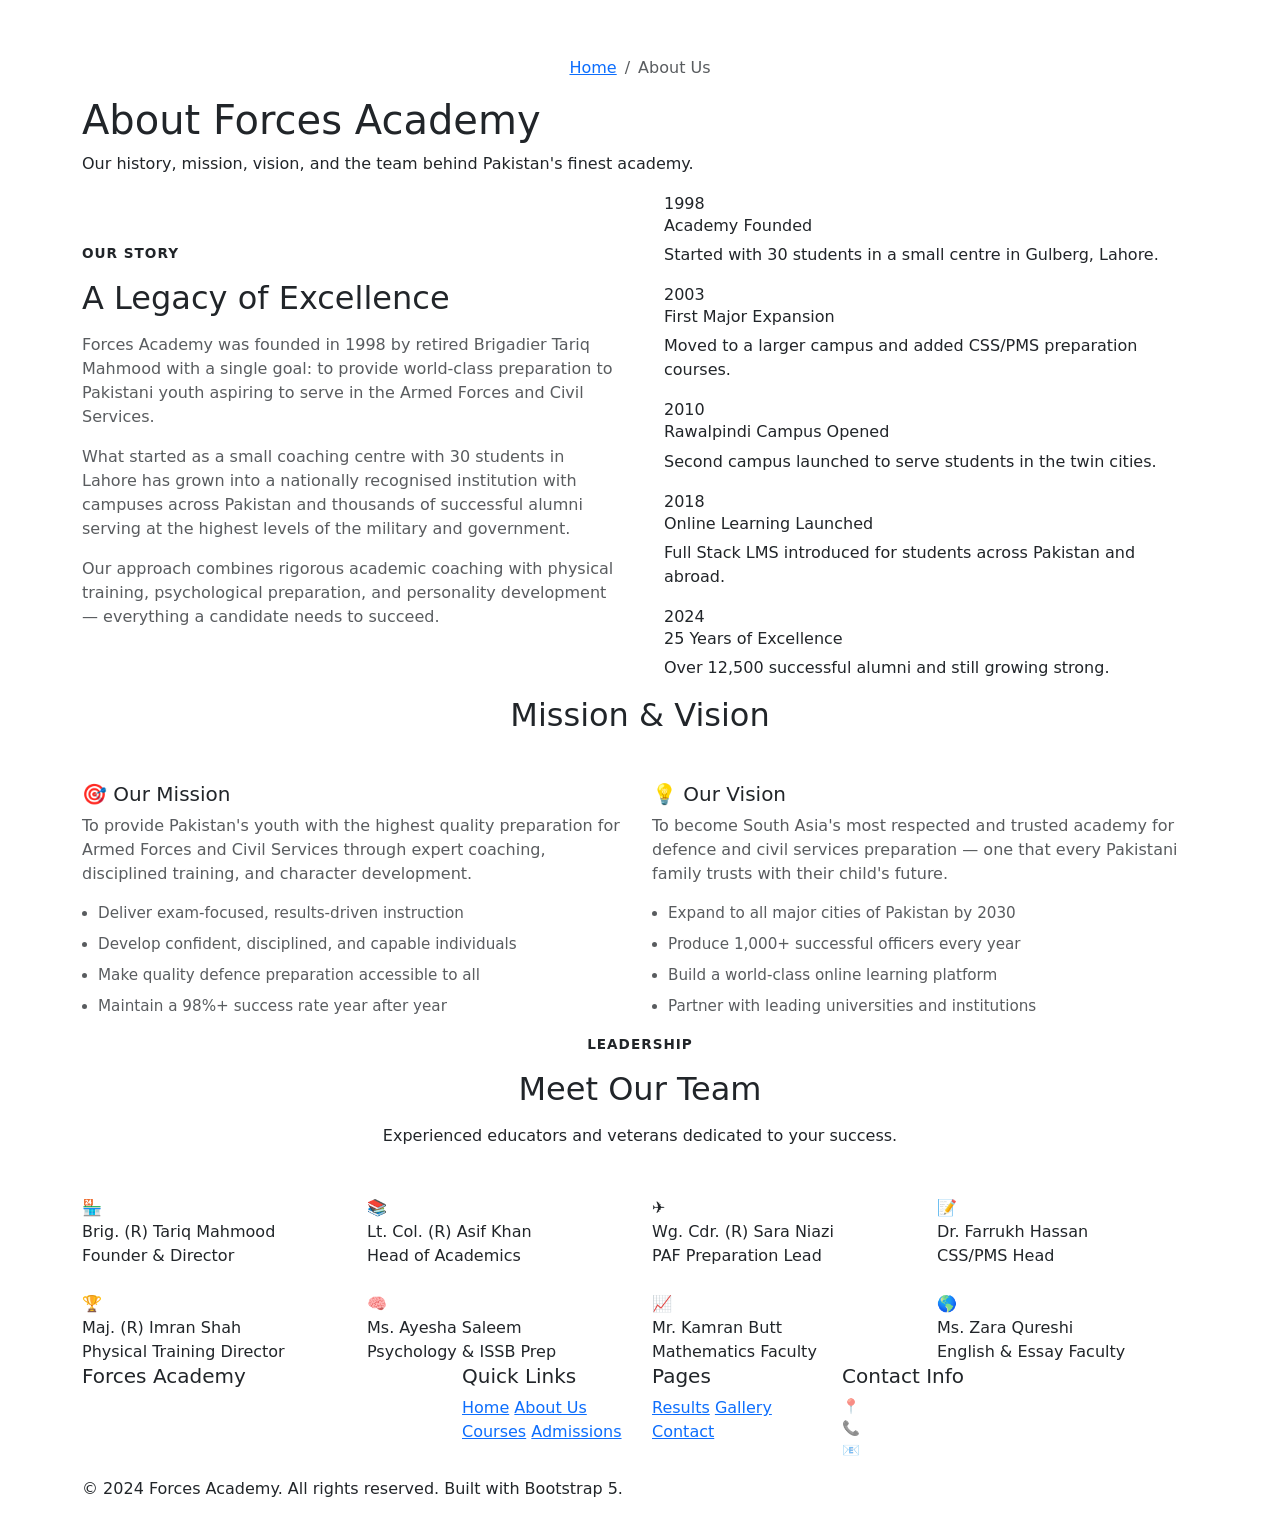
==== about.html @ 04ccad98 "Create responsive About page with mission and vision section" ====
<!DOCTYPE html>
<html lang="en">
<head>
  <meta charset="UTF-8" />
  <meta name="viewport" content="width=device-width, initial-scale=1.0" />
  <title>About Us - Forces Academy</title>
  <link rel="stylesheet" href="https://cdn.jsdelivr.net/npm/bootstrap@5.3.0/dist/css/bootstrap.min.css" />
  <link rel="stylesheet" href="css/style.css" />
</head>
<body>

  <!-- ===== NAVBAR ===== -->
  <nav class="navbar navbar-expand-lg navbar-dark sticky-top">
    <div class="container">
      <a class="navbar-brand" href="index.html">Forces <span>Academy</span></a>
      <button class="navbar-toggler" type="button" data-bs-toggle="collapse" data-bs-target="#navbarMain"
        aria-controls="navbarMain" aria-expanded="false" aria-label="Toggle navigation">
        <span class="navbar-toggler-icon"></span>
      </button>
      <div class="collapse navbar-collapse" id="navbarMain">
        <ul class="navbar-nav ms-auto align-items-lg-center gap-lg-1">
          <li class="nav-item"><a class="nav-link" href="index.html">Home</a></li>
          <li class="nav-item"><a class="nav-link active" href="about.html">About</a></li>
          <li class="nav-item"><a class="nav-link" href="courses.html">Courses</a></li>
          <li class="nav-item"><a class="nav-link" href="admissions.html">Admissions</a></li>
          <li class="nav-item"><a class="nav-link" href="results.html">Results</a></li>
          <li class="nav-item"><a class="nav-link" href="gallery.html">Gallery</a></li>
          <li class="nav-item"><a class="nav-link" href="contact.html">Contact</a></li>
          <li class="nav-item ms-lg-2">
          </li>
        </ul>
      </div>
    </div>
  </nav>

  <!-- ===== PAGE HERO ===== -->
  <section class="page-hero">
    <div class="container">
      <nav aria-label="breadcrumb">
        <ol class="breadcrumb justify-content-center mb-3">
          <li class="breadcrumb-item"><a href="index.html">Home</a></li>
          <li class="breadcrumb-item active">About Us</li>
        </ol>
      </nav>
      <h1>About Forces Academy</h1>
      <p>Our history, mission, vision, and the team behind Pakistan's finest academy.</p>
      <div class="gold-line"></div>
    </div>
  </section>

  <!-- ===== HISTORY SECTION ===== -->
  <section class="section-padding">
    <div class="container">
      <div class="row align-items-center g-5">
        <div class="col-lg-6">
          <p class="text-uppercase fw-bold" style="color:var(--gold); letter-spacing:1px; font-size:0.85rem;">Our Story</p>
          <h2 class="section-title gold-underline">A Legacy of Excellence</h2>
          <p class="text-muted mt-3">
            Forces Academy was founded in 1998 by retired Brigadier Tariq Mahmood with a single
            goal: to provide world-class preparation to Pakistani youth aspiring to serve in the
            Armed Forces and Civil Services.
          </p>
          <p class="text-muted">
            What started as a small coaching centre with 30 students in Lahore has grown into
            a nationally recognised institution with campuses across Pakistan and thousands of
            successful alumni serving at the highest levels of the military and government.
          </p>
          <p class="text-muted">
            Our approach combines rigorous academic coaching with physical training, psychological
            preparation, and personality development — everything a candidate needs to succeed.
          </p>
        </div>
        <div class="col-lg-6">
          <!-- Timeline -->
          <div class="timeline">
            <div class="timeline-item">
              <div class="timeline-year">1998</div>
              <div class="timeline-content">
                <h6>Academy Founded</h6>
                <p>Started with 30 students in a small centre in Gulberg, Lahore.</p>
              </div>
            </div>
            <div class="timeline-item">
              <div class="timeline-year">2003</div>
              <div class="timeline-content">
                <h6>First Major Expansion</h6>
                <p>Moved to a larger campus and added CSS/PMS preparation courses.</p>
              </div>
            </div>
            <div class="timeline-item">
              <div class="timeline-year">2010</div>
              <div class="timeline-content">
                <h6>Rawalpindi Campus Opened</h6>
                <p>Second campus launched to serve students in the twin cities.</p>
              </div>
            </div>
            <div class="timeline-item">
              <div class="timeline-year">2018</div>
              <div class="timeline-content">
                <h6>Online Learning Launched</h6>
                <p>Full Stack LMS introduced for students across Pakistan and abroad.</p>
              </div>
            </div>
            <div class="timeline-item">
              <div class="timeline-year">2024</div>
              <div class="timeline-content">
                <h6>25 Years of Excellence</h6>
                <p>Over 12,500 successful alumni and still growing strong.</p>
              </div>
            </div>
          </div>
        </div>
      </div>
    </div>
  </section>

  <!-- ===== MISSION & VISION ===== -->
  <section class="section-padding bg-light-gray">
    <div class="container">
      <div class="text-center mb-5">
        <h2 class="section-title gold-underline">Mission & Vision</h2>
      </div>
      <div class="row g-4">
        <div class="col-md-6">
          <div class="card-custom h-100">
            <div class="card-header-custom">
              <h5>&#127919; Our Mission</h5>
            </div>
            <div class="card-body">
              <p class="text-muted mb-3">
                To provide Pakistan's youth with the highest quality preparation for Armed Forces
                and Civil Services through expert coaching, disciplined training, and character development.
              </p>
              <ul class="text-muted ps-3" style="font-size:0.95rem;">
                <li class="mb-2">Deliver exam-focused, results-driven instruction</li>
                <li class="mb-2">Develop confident, disciplined, and capable individuals</li>
                <li class="mb-2">Make quality defence preparation accessible to all</li>
                <li class="mb-2">Maintain a 98%+ success rate year after year</li>
              </ul>
            </div>
          </div>
        </div>
        <div class="col-md-6">
          <div class="card-custom h-100">
            <div class="card-header-custom">
              <h5>&#128161; Our Vision</h5>
            </div>
            <div class="card-body">
              <p class="text-muted mb-3">
                To become South Asia's most respected and trusted academy for defence and
                civil services preparation — one that every Pakistani family trusts with
                their child's future.
              </p>
              <ul class="text-muted ps-3" style="font-size:0.95rem;">
                <li class="mb-2">Expand to all major cities of Pakistan by 2030</li>
                <li class="mb-2">Produce 1,000+ successful officers every year</li>
                <li class="mb-2">Build a world-class online learning platform</li>
                <li class="mb-2">Partner with leading universities and institutions</li>
              </ul>
            </div>
          </div>
        </div>
      </div>
    </div>
  </section>

  <!-- ===== LEADERSHIP TEAM ===== -->
  <section class="section-padding">
    <div class="container">
      <div class="text-center mb-5">
        <p class="text-uppercase fw-bold" style="color:var(--gold); letter-spacing:1px; font-size:0.85rem;">Leadership</p>
        <h2 class="section-title gold-underline">Meet Our Team</h2>
        <p class="section-subtitle mt-3">Experienced educators and veterans dedicated to your success.</p>
      </div>
      <div class="row g-4">
        <div class="col-6 col-md-4 col-lg-3">
          <div class="team-card">
            <div class="team-avatar">&#127978;</div>
            <div class="team-name">Brig. (R) Tariq Mahmood</div>
            <div class="team-role">Founder & Director</div>
          </div>
        </div>
        <div class="col-6 col-md-4 col-lg-3">
          <div class="team-card">
            <div class="team-avatar">&#128218;</div>
            <div class="team-name">Lt. Col. (R) Asif Khan</div>
            <div class="team-role">Head of Academics</div>
          </div>
        </div>
        <div class="col-6 col-md-4 col-lg-3">
          <div class="team-card">
            <div class="team-avatar">&#9992;&#65039;</div>
            <div class="team-name">Wg. Cdr. (R) Sara Niazi</div>
            <div class="team-role">PAF Preparation Lead</div>
          </div>
        </div>
        <div class="col-6 col-md-4 col-lg-3">
          <div class="team-card">
            <div class="team-avatar">&#128221;</div>
            <div class="team-name">Dr. Farrukh Hassan</div>
            <div class="team-role">CSS/PMS Head</div>
          </div>
        </div>
        <div class="col-6 col-md-4 col-lg-3">
          <div class="team-card">
            <div class="team-avatar">&#127942;</div>
            <div class="team-name">Maj. (R) Imran Shah</div>
            <div class="team-role">Physical Training Director</div>
          </div>
        </div>
        <div class="col-6 col-md-4 col-lg-3">
          <div class="team-card">
            <div class="team-avatar">&#129504;</div>
            <div class="team-name">Ms. Ayesha Saleem</div>
            <div class="team-role">Psychology & ISSB Prep</div>
          </div>
        </div>
        <div class="col-6 col-md-4 col-lg-3">
          <div class="team-card">
            <div class="team-avatar">&#128200;</div>
            <div class="team-name">Mr. Kamran Butt</div>
            <div class="team-role">Mathematics Faculty</div>
          </div>
        </div>
        <div class="col-6 col-md-4 col-lg-3">
          <div class="team-card">
            <div class="team-avatar">&#127758;</div>
            <div class="team-name">Ms. Zara Qureshi</div>
            <div class="team-role">English & Essay Faculty</div>
          </div>
        </div>
      </div>
    </div>
  </section>

  <!-- ===== FOOTER ===== -->
  <footer>
    <div class="container">
      <div class="row g-4">
        <div class="col-lg-4">
          <h5>Forces Academy</h5>
          <p style="font-size:0.9rem; color:rgba(255,255,255,0.6);">
            Pakistan's most trusted defence academy preparing young men and women
            for a career of honour and service since 1998.
          </p>
        </div>
        <div class="col-6 col-lg-2">
          <h5>Quick Links</h5>
          <a href="index.html">Home</a>
          <a href="about.html">About Us</a>
          <a href="courses.html">Courses</a>
          <a href="admissions.html">Admissions</a>
        </div>
        <div class="col-6 col-lg-2">
          <h5>Pages</h5>
          <a href="results.html">Results</a>
          <a href="gallery.html">Gallery</a>
          <a href="contact.html">Contact</a>
        </div>
        <div class="col-lg-4">
          <h5>Contact Info</h5>
          <p style="font-size:0.9rem; color:rgba(255,255,255,0.6);">
            &#128205; 45-B, Main Boulevard, Gulberg III, Lahore<br>
            &#128222; +92-42-3571-0000<br>
            &#128231; info@forcesacademy.edu.pk
          </p>
        </div>
      </div>
      <div class="footer-bottom">
        <p>&copy; 2024 Forces Academy. All rights reserved. Built with Bootstrap 5.</p>
      </div>
    </div>
  </footer>

  <script src="https://cdn.jsdelivr.net/npm/bootstrap@5.3.0/dist/js/bootstrap.bundle.min.js"></script>
  <script src="js/main.js"></script>
</body>
</html>
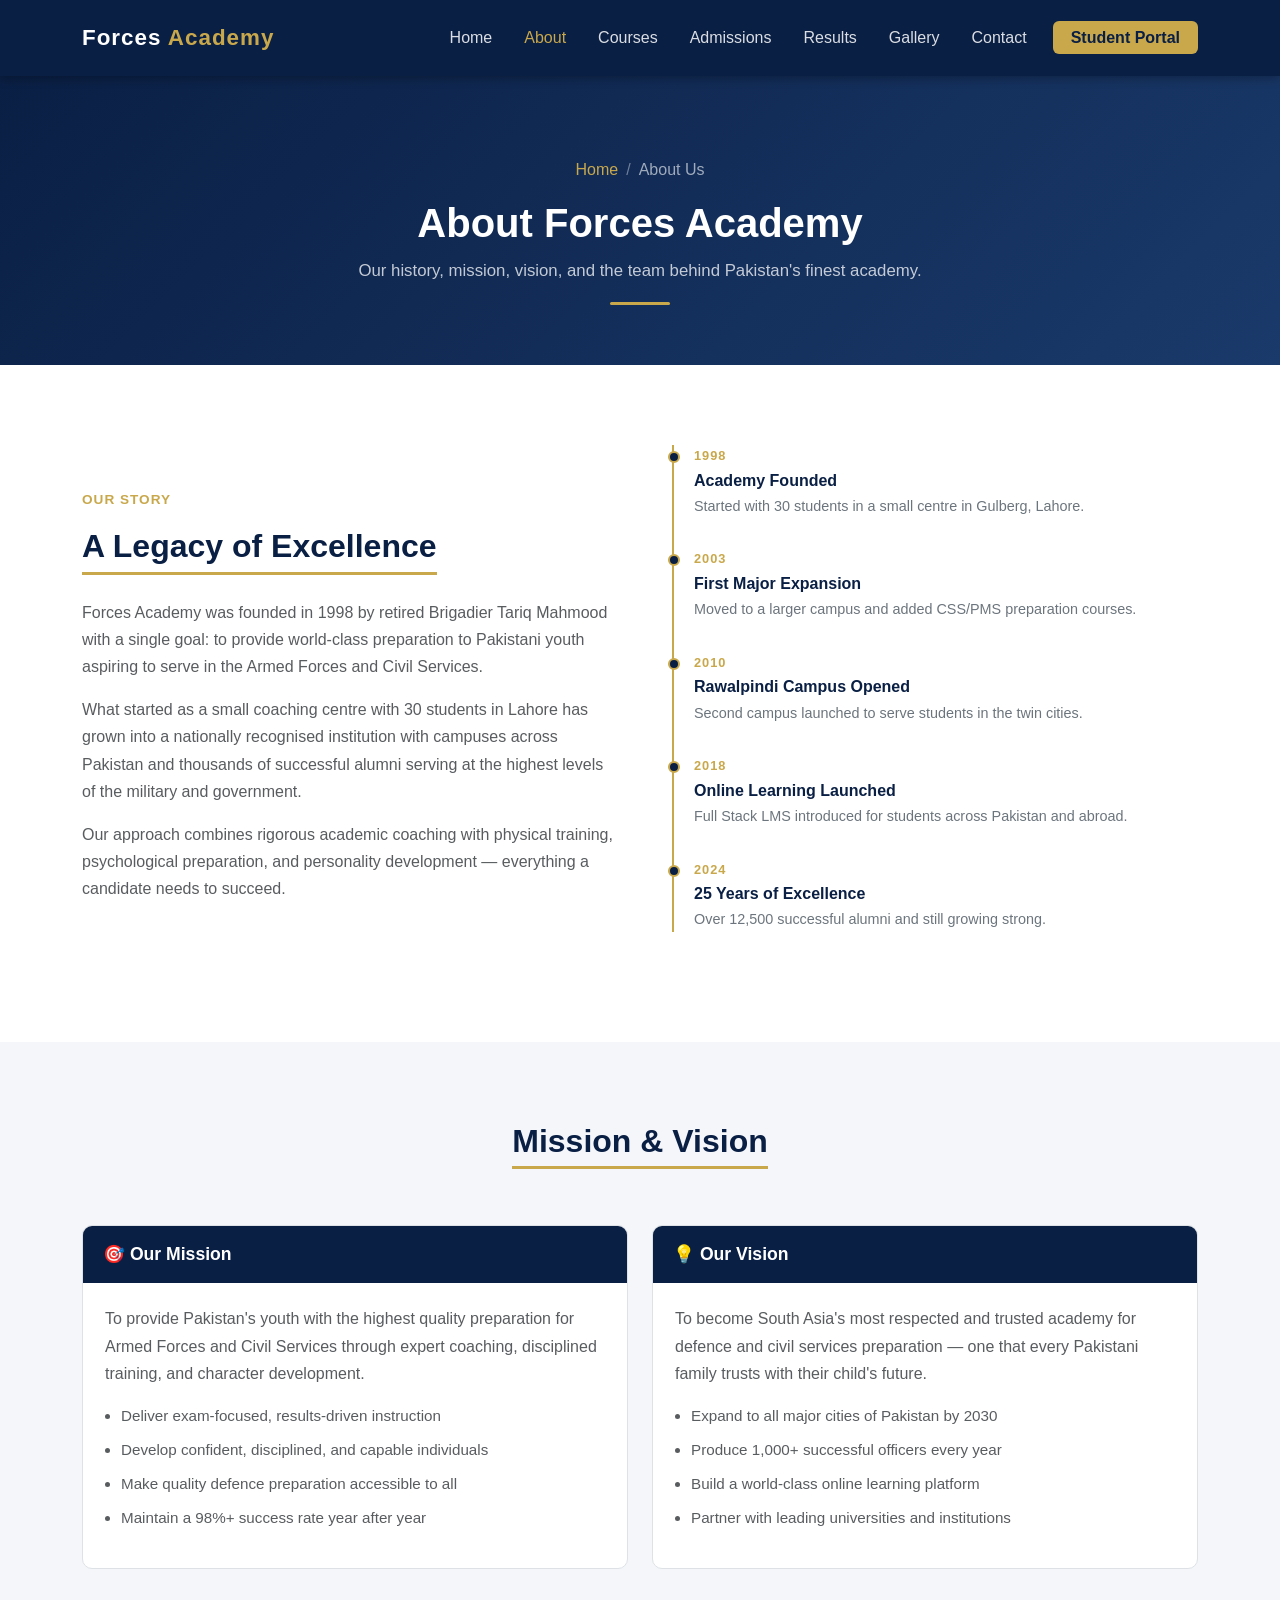
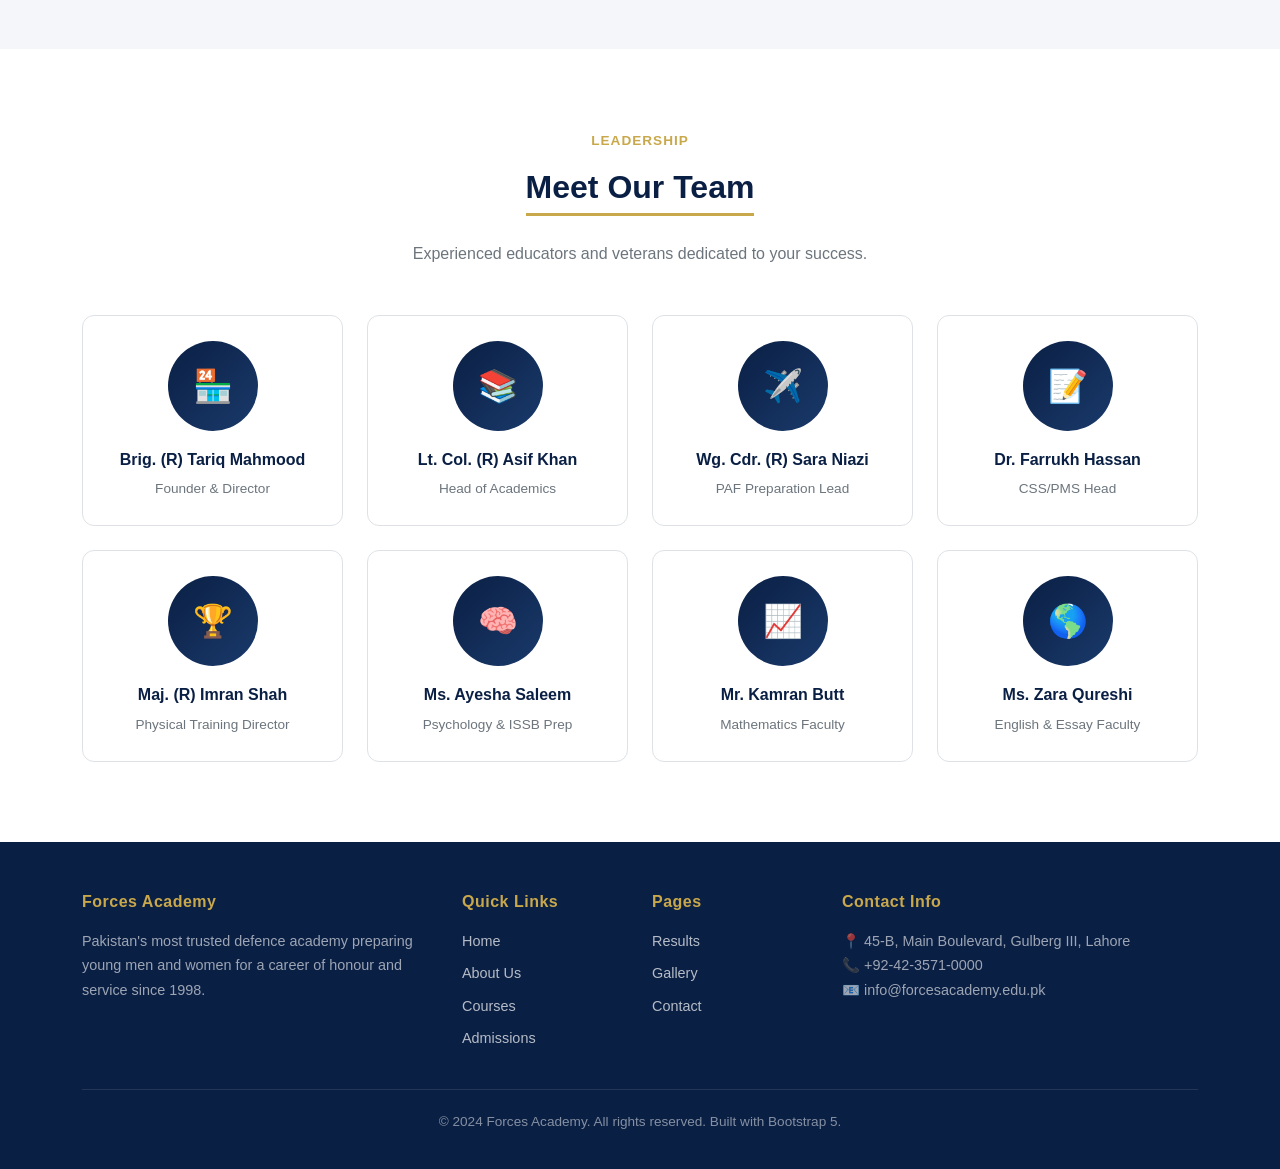
==== commit 63382ffe: "Add responsive About page" ====
--- a/about.html
+++ b/about.html
@@ -27,6 +27,7 @@
           <li class="nav-item"><a class="nav-link" href="gallery.html">Gallery</a></li>
           <li class="nav-item"><a class="nav-link" href="contact.html">Contact</a></li>
           <li class="nav-item ms-lg-2">
+            <a class="btn-portal" href="#">Student Portal</a>
           </li>
         </ul>
       </div>
--- a/css/style.css
+++ b/css/style.css
@@ -0,0 +1,1008 @@
+/* =============================================
+   Forces Academy - Main Stylesheet
+   Author: Frontend Intern
+   Version: 1.0
+   ============================================= */
+
+/* ---------- CSS Variables ---------- */
+:root {
+  --navy: #0a1f44;
+  --navy-light: #1a3a6b;
+  --gold: #c9a84c;
+  --gold-light: #f0c040;
+  --white: #ffffff;
+  --light-gray: #f4f6f9;
+  --text-dark: #1a1a2e;
+  --text-muted: #6c757d;
+  --border-color: #dee2e6;
+  --transition: all 0.3s ease;
+}
+
+/* ---------- Global Reset & Base ---------- */
+* {
+  margin: 0;
+  padding: 0;
+  box-sizing: border-box;
+}
+
+body {
+  font-family: 'Segoe UI', Tahoma, Geneva, Verdana, sans-serif;
+  color: var(--text-dark);
+  line-height: 1.7;
+}
+
+a {
+  text-decoration: none;
+  transition: var(--transition);
+}
+
+img {
+  max-width: 100%;
+  height: auto;
+}
+
+/* ---------- Typography ---------- */
+h1, h2, h3, h4, h5, h6 {
+  font-weight: 700;
+  color: var(--navy);
+}
+
+.section-title {
+  font-size: 2rem;
+  font-weight: 700;
+  color: var(--navy);
+  margin-bottom: 0.5rem;
+}
+
+.section-subtitle {
+  color: var(--text-muted);
+  font-size: 1rem;
+  margin-bottom: 2.5rem;
+}
+
+.gold-underline {
+  display: inline-block;
+  border-bottom: 3px solid var(--gold);
+  padding-bottom: 6px;
+}
+
+/* ---------- Navbar ---------- */
+.navbar {
+  background-color: var(--navy) !important;
+  padding: 14px 0;
+  box-shadow: 0 2px 10px rgba(0, 0, 0, 0.3);
+}
+
+.navbar-brand {
+  font-size: 1.4rem;
+  font-weight: 800;
+  color: var(--white) !important;
+  letter-spacing: 1px;
+}
+
+.navbar-brand span {
+  color: var(--gold);
+}
+
+.navbar-nav .nav-link {
+  color: rgba(255, 255, 255, 0.85) !important;
+  font-weight: 500;
+  padding: 8px 14px !important;
+  transition: var(--transition);
+}
+
+.navbar-nav .nav-link:hover,
+.navbar-nav .nav-link.active {
+  color: var(--gold) !important;
+}
+
+.btn-portal {
+  background-color: var(--gold);
+  color: var(--navy) !important;
+  font-weight: 700;
+  border-radius: 6px;
+  padding: 8px 18px !important;
+  transition: var(--transition);
+}
+
+.btn-portal:hover {
+  background-color: var(--gold-light);
+  color: var(--navy) !important;
+}
+
+/* ---------- Page Hero Banner ---------- */
+.page-hero {
+  background: linear-gradient(135deg, var(--navy) 0%, var(--navy-light) 100%);
+  color: var(--white);
+  padding: 80px 0 60px;
+  text-align: center;
+}
+
+.page-hero h1 {
+  color: var(--white);
+  font-size: 2.5rem;
+  font-weight: 800;
+}
+
+.page-hero p {
+  color: rgba(255, 255, 255, 0.75);
+  font-size: 1.05rem;
+  margin-top: 10px;
+}
+
+.page-hero .gold-line {
+  width: 60px;
+  height: 3px;
+  background: var(--gold);
+  margin: 16px auto 0;
+  border-radius: 2px;
+}
+
+/* ---------- Buttons ---------- */
+.btn-primary-custom {
+  background-color: var(--navy);
+  color: var(--white);
+  border: 2px solid var(--navy);
+  padding: 12px 30px;
+  border-radius: 6px;
+  font-weight: 600;
+  transition: var(--transition);
+  display: inline-block;
+}
+
+.btn-primary-custom:hover {
+  background-color: var(--navy-light);
+  color: var(--white);
+  border-color: var(--navy-light);
+}
+
+.btn-gold {
+  background-color: var(--gold);
+  color: var(--navy);
+  border: 2px solid var(--gold);
+  padding: 12px 30px;
+  border-radius: 6px;
+  font-weight: 700;
+  transition: var(--transition);
+  display: inline-block;
+}
+
+.btn-gold:hover {
+  background-color: var(--gold-light);
+  color: var(--navy);
+  border-color: var(--gold-light);
+}
+
+.btn-outline-custom {
+  background: transparent;
+  color: var(--white);
+  border: 2px solid var(--white);
+  padding: 12px 30px;
+  border-radius: 6px;
+  font-weight: 600;
+  transition: var(--transition);
+  display: inline-block;
+}
+
+.btn-outline-custom:hover {
+  background: var(--white);
+  color: var(--navy);
+}
+
+/* ---------- Section Padding ---------- */
+.section-padding {
+  padding: 80px 0;
+}
+
+.section-padding-sm {
+  padding: 50px 0;
+}
+
+.bg-light-gray {
+  background-color: var(--light-gray);
+}
+
+/* ---------- Cards ---------- */
+.card-custom {
+  border: 1px solid var(--border-color);
+  border-radius: 10px;
+  overflow: hidden;
+  transition: var(--transition);
+  background: var(--white);
+}
+
+.card-custom:hover {
+  box-shadow: 0 8px 30px rgba(10, 31, 68, 0.12);
+  transform: translateY(-4px);
+}
+
+.card-custom .card-header-custom {
+  background-color: var(--navy);
+  color: var(--white);
+  padding: 18px 20px;
+}
+
+.card-custom .card-header-custom h5 {
+  color: var(--white);
+  margin: 0;
+  font-size: 1.1rem;
+}
+
+.card-custom .card-body {
+  padding: 22px;
+}
+
+/* ---------- Stats Counter Section ---------- */
+.stats-section {
+  background: var(--navy);
+  color: var(--white);
+  padding: 60px 0;
+}
+
+.stat-item {
+  text-align: center;
+  padding: 20px;
+}
+
+.stat-number {
+  font-size: 2.8rem;
+  font-weight: 800;
+  color: var(--gold);
+  display: block;
+  line-height: 1;
+}
+
+.stat-label {
+  font-size: 0.95rem;
+  color: rgba(255, 255, 255, 0.8);
+  margin-top: 8px;
+  display: block;
+}
+
+/* ---------- Footer ---------- */
+footer {
+  background-color: var(--navy);
+  color: rgba(255, 255, 255, 0.8);
+  padding: 50px 0 20px;
+}
+
+footer h5 {
+  color: var(--gold);
+  font-weight: 700;
+  margin-bottom: 18px;
+  font-size: 1rem;
+  letter-spacing: 0.5px;
+}
+
+footer a {
+  color: rgba(255, 255, 255, 0.7);
+  display: block;
+  margin-bottom: 8px;
+  font-size: 0.9rem;
+}
+
+footer a:hover {
+  color: var(--gold);
+}
+
+.footer-bottom {
+  border-top: 1px solid rgba(255, 255, 255, 0.1);
+  padding-top: 20px;
+  margin-top: 30px;
+  text-align: center;
+  font-size: 0.85rem;
+  color: rgba(255, 255, 255, 0.5);
+}
+
+/* ---------- Home: Hero Section ---------- */
+.hero-section {
+  background: linear-gradient(135deg, var(--navy) 0%, var(--navy-light) 60%, #1e4d8c 100%);
+  color: var(--white);
+  min-height: 100vh;
+  display: flex;
+  align-items: center;
+  position: relative;
+  overflow: hidden;
+}
+
+.hero-section::before {
+  content: '';
+  position: absolute;
+  top: 0; left: 0;
+  width: 100%; height: 100%;
+  background: url("data:image/svg+xml,%3Csvg width='60' height='60' viewBox='0 0 60 60' xmlns='http://www.w3.org/2000/svg'%3E%3Cg fill='none' fill-rule='evenodd'%3E%3Cg fill='%23ffffff' fill-opacity='0.03'%3E%3Cpath d='M36 34v-4h-2v4h-4v2h4v4h2v-4h4v-2h-4zm0-30V0h-2v4h-4v2h4v4h2V6h4V4h-4zM6 34v-4H4v4H0v2h4v4h2v-4h4v-2H6zM6 4V0H4v4H0v2h4v4h2V6h4V4H6z'/%3E%3C/g%3E%3C/g%3E%3C/svg%3E");
+}
+
+.hero-content {
+  position: relative;
+  z-index: 2;
+}
+
+.hero-badge {
+  display: inline-block;
+  background: rgba(201, 168, 76, 0.2);
+  color: var(--gold);
+  border: 1px solid var(--gold);
+  padding: 6px 16px;
+  border-radius: 20px;
+  font-size: 0.85rem;
+  font-weight: 600;
+  margin-bottom: 20px;
+  letter-spacing: 1px;
+  text-transform: uppercase;
+}
+
+.hero-title {
+  font-size: 3.2rem;
+  font-weight: 800;
+  color: var(--white);
+  line-height: 1.2;
+  margin-bottom: 20px;
+}
+
+.hero-title span {
+  color: var(--gold);
+}
+
+.hero-text {
+  font-size: 1.1rem;
+  color: rgba(255, 255, 255, 0.8);
+  margin-bottom: 35px;
+  max-width: 520px;
+}
+
+.hero-img-box {
+  background: rgba(255, 255, 255, 0.08);
+  border: 1px solid rgba(255, 255, 255, 0.15);
+  border-radius: 16px;
+  padding: 30px;
+  text-align: center;
+}
+
+.hero-img-placeholder {
+  width: 100%;
+  height: 300px;
+  background: rgba(255, 255, 255, 0.05);
+  border-radius: 10px;
+  display: flex;
+  align-items: center;
+  justify-content: center;
+  flex-direction: column;
+  color: rgba(255, 255, 255, 0.4);
+  font-size: 0.9rem;
+}
+
+.hero-img-placeholder i {
+  font-size: 3rem;
+  margin-bottom: 10px;
+  display: block;
+}
+
+/* ---------- Home: About Snippet ---------- */
+.about-icon-box {
+  width: 55px;
+  height: 55px;
+  background-color: rgba(10, 31, 68, 0.08);
+  border-radius: 10px;
+  display: flex;
+  align-items: center;
+  justify-content: center;
+  font-size: 1.5rem;
+  color: var(--navy);
+  flex-shrink: 0;
+}
+
+/* ---------- Home: Courses Preview ---------- */
+.course-preview-card {
+  border: 1px solid var(--border-color);
+  border-radius: 10px;
+  overflow: hidden;
+  transition: var(--transition);
+}
+
+.course-preview-card:hover {
+  box-shadow: 0 8px 25px rgba(10, 31, 68, 0.1);
+  transform: translateY(-3px);
+}
+
+.course-preview-img {
+  height: 180px;
+  background: linear-gradient(135deg, var(--navy), var(--navy-light));
+  display: flex;
+  align-items: center;
+  justify-content: center;
+  font-size: 3rem;
+  color: var(--gold);
+}
+
+/* ---------- Home: Testimonials ---------- */
+.testimonial-card {
+  background: var(--white);
+  border: 1px solid var(--border-color);
+  border-radius: 12px;
+  padding: 28px;
+  transition: var(--transition);
+}
+
+.testimonial-card:hover {
+  box-shadow: 0 6px 20px rgba(10, 31, 68, 0.08);
+}
+
+.testimonial-quote {
+  font-size: 2rem;
+  color: var(--gold);
+  line-height: 1;
+  margin-bottom: 12px;
+}
+
+.testimonial-text {
+  font-style: italic;
+  color: var(--text-muted);
+  margin-bottom: 16px;
+  font-size: 0.95rem;
+}
+
+.testimonial-author {
+  font-weight: 700;
+  color: var(--navy);
+  font-size: 0.9rem;
+}
+
+.testimonial-role {
+  color: var(--text-muted);
+  font-size: 0.82rem;
+}
+
+/* ---------- About Page ---------- */
+.timeline {
+  position: relative;
+  padding-left: 30px;
+}
+
+.timeline::before {
+  content: '';
+  position: absolute;
+  left: 8px;
+  top: 0;
+  bottom: 0;
+  width: 2px;
+  background: var(--gold);
+}
+
+.timeline-item {
+  position: relative;
+  margin-bottom: 30px;
+}
+
+.timeline-item::before {
+  content: '';
+  position: absolute;
+  left: -26px;
+  top: 6px;
+  width: 12px;
+  height: 12px;
+  border-radius: 50%;
+  background: var(--navy);
+  border: 2px solid var(--gold);
+}
+
+.timeline-year {
+  font-size: 0.8rem;
+  font-weight: 700;
+  color: var(--gold);
+  text-transform: uppercase;
+  letter-spacing: 1px;
+}
+
+.timeline-content h6 {
+  color: var(--navy);
+  font-weight: 700;
+  margin: 4px 0;
+}
+
+.timeline-content p {
+  color: var(--text-muted);
+  font-size: 0.9rem;
+  margin: 0;
+}
+
+.team-card {
+  text-align: center;
+  padding: 25px 15px;
+  border: 1px solid var(--border-color);
+  border-radius: 12px;
+  transition: var(--transition);
+}
+
+.team-card:hover {
+  box-shadow: 0 6px 20px rgba(10, 31, 68, 0.1);
+  transform: translateY(-3px);
+}
+
+.team-avatar {
+  width: 90px;
+  height: 90px;
+  border-radius: 50%;
+  background: linear-gradient(135deg, var(--navy), var(--navy-light));
+  display: flex;
+  align-items: center;
+  justify-content: center;
+  font-size: 2rem;
+  color: var(--gold);
+  margin: 0 auto 15px;
+}
+
+.team-name {
+  font-weight: 700;
+  color: var(--navy);
+  font-size: 1rem;
+  margin-bottom: 4px;
+}
+
+.team-role {
+  color: var(--text-muted);
+  font-size: 0.85rem;
+}
+
+/* ---------- Courses Page ---------- */
+.course-card {
+  border: 1px solid var(--border-color);
+  border-radius: 12px;
+  overflow: hidden;
+  transition: var(--transition);
+  height: 100%;
+}
+
+.course-card:hover {
+  box-shadow: 0 10px 35px rgba(10, 31, 68, 0.12);
+  transform: translateY(-5px);
+}
+
+.course-card-header {
+  background: var(--navy);
+  color: var(--white);
+  padding: 22px;
+  text-align: center;
+}
+
+.course-card-header .course-icon {
+  font-size: 2.5rem;
+  color: var(--gold);
+  margin-bottom: 10px;
+  display: block;
+}
+
+.course-card-header h5 {
+  color: var(--white);
+  margin: 0;
+  font-size: 1.05rem;
+}
+
+.course-card-body {
+  padding: 22px;
+}
+
+.course-detail-item {
+  display: flex;
+  justify-content: space-between;
+  align-items: center;
+  padding: 9px 0;
+  border-bottom: 1px solid var(--border-color);
+  font-size: 0.9rem;
+}
+
+.course-detail-item:last-child {
+  border-bottom: none;
+}
+
+.course-detail-label {
+  color: var(--text-muted);
+}
+
+.course-detail-value {
+  font-weight: 600;
+  color: var(--navy);
+}
+
+.fee-badge {
+  background: rgba(10, 31, 68, 0.06);
+  color: var(--navy);
+  padding: 4px 12px;
+  border-radius: 20px;
+  font-weight: 700;
+  font-size: 0.88rem;
+}
+
+/* ---------- Admissions Page ---------- */
+.step-box {
+  text-align: center;
+  padding: 30px 20px;
+}
+
+.step-number {
+  width: 60px;
+  height: 60px;
+  background: var(--navy);
+  color: var(--gold);
+  border-radius: 50%;
+  display: flex;
+  align-items: center;
+  justify-content: center;
+  font-size: 1.4rem;
+  font-weight: 800;
+  margin: 0 auto 18px;
+}
+
+.step-box h5 {
+  font-weight: 700;
+  color: var(--navy);
+  margin-bottom: 8px;
+}
+
+.step-box p {
+  color: var(--text-muted);
+  font-size: 0.9rem;
+}
+
+.doc-list li {
+  padding: 10px 0;
+  border-bottom: 1px solid var(--border-color);
+  display: flex;
+  align-items: center;
+  gap: 10px;
+  font-size: 0.95rem;
+}
+
+.doc-list li:last-child {
+  border-bottom: none;
+}
+
+.doc-list .check-icon {
+  color: #198754;
+  font-size: 1rem;
+  flex-shrink: 0;
+}
+
+.fee-table th {
+  background: var(--navy);
+  color: var(--white);
+  font-weight: 600;
+}
+
+.fee-table td {
+  vertical-align: middle;
+  font-size: 0.92rem;
+}
+
+/* ---------- Results Page ---------- */
+.result-filter-bar {
+  background: var(--white);
+  border: 1px solid var(--border-color);
+  border-radius: 10px;
+  padding: 20px 25px;
+  margin-bottom: 30px;
+}
+
+.results-table th {
+  background: var(--navy);
+  color: var(--white);
+  font-weight: 600;
+  font-size: 0.9rem;
+}
+
+.results-table td {
+  font-size: 0.9rem;
+  vertical-align: middle;
+}
+
+.grade-badge {
+  padding: 4px 12px;
+  border-radius: 20px;
+  font-size: 0.8rem;
+  font-weight: 700;
+}
+
+.grade-a { background: #d1fae5; color: #065f46; }
+.grade-b { background: #dbeafe; color: #1e40af; }
+.grade-c { background: #fef3c7; color: #92400e; }
+.grade-f { background: #fee2e2; color: #991b1b; }
+
+/* ---------- Gallery Page ---------- */
+.gallery-filter-btn {
+  background: transparent;
+  border: 1px solid var(--navy);
+  color: var(--navy);
+  padding: 7px 20px;
+  border-radius: 20px;
+  font-size: 0.88rem;
+  font-weight: 600;
+  cursor: pointer;
+  transition: var(--transition);
+  margin: 0 4px 8px;
+}
+
+.gallery-filter-btn:hover,
+.gallery-filter-btn.active {
+  background: var(--navy);
+  color: var(--white);
+}
+
+.gallery-item {
+  position: relative;
+  overflow: hidden;
+  border-radius: 10px;
+  cursor: pointer;
+  margin-bottom: 20px;
+}
+
+.gallery-img-box {
+  width: 100%;
+  padding-top: 75%;
+  background: linear-gradient(135deg, var(--navy), var(--navy-light));
+  position: relative;
+  border-radius: 10px;
+  overflow: hidden;
+  display: flex;
+  align-items: center;
+  justify-content: center;
+}
+
+.gallery-img-box .gallery-placeholder {
+  position: absolute;
+  top: 0; left: 0;
+  width: 100%; height: 100%;
+  display: flex;
+  flex-direction: column;
+  align-items: center;
+  justify-content: center;
+  color: rgba(255, 255, 255, 0.5);
+  font-size: 0.85rem;
+}
+
+.gallery-img-box .gallery-placeholder i {
+  font-size: 2.5rem;
+  margin-bottom: 8px;
+  display: block;
+}
+
+.gallery-overlay {
+  position: absolute;
+  top: 0; left: 0;
+  width: 100%; height: 100%;
+  background: rgba(10, 31, 68, 0.7);
+  display: flex;
+  align-items: center;
+  justify-content: center;
+  opacity: 0;
+  transition: var(--transition);
+  border-radius: 10px;
+}
+
+.gallery-item:hover .gallery-overlay {
+  opacity: 1;
+}
+
+.gallery-overlay i {
+  font-size: 2rem;
+  color: var(--white);
+}
+
+/* ---------- Lightbox ---------- */
+.lightbox-overlay {
+  position: fixed;
+  top: 0; left: 0;
+  width: 100%; height: 100%;
+  background: rgba(0, 0, 0, 0.9);
+  z-index: 9999;
+  display: none;
+  align-items: center;
+  justify-content: center;
+}
+
+.lightbox-overlay.active {
+  display: flex;
+}
+
+.lightbox-content {
+  max-width: 700px;
+  width: 90%;
+  background: var(--white);
+  border-radius: 12px;
+  overflow: hidden;
+}
+
+.lightbox-img-area {
+  width: 100%;
+  height: 380px;
+  background: linear-gradient(135deg, var(--navy), var(--navy-light));
+  display: flex;
+  align-items: center;
+  justify-content: center;
+  color: rgba(255, 255, 255, 0.4);
+  font-size: 1rem;
+}
+
+.lightbox-footer {
+  padding: 16px 20px;
+  display: flex;
+  justify-content: space-between;
+  align-items: center;
+}
+
+.lightbox-close {
+  position: fixed;
+  top: 20px;
+  right: 25px;
+  color: var(--white);
+  font-size: 2rem;
+  cursor: pointer;
+  z-index: 10000;
+  background: none;
+  border: none;
+  line-height: 1;
+}
+
+/* ---------- Contact Page ---------- */
+.contact-info-card {
+  background: var(--navy);
+  color: var(--white);
+  border-radius: 12px;
+  padding: 30px;
+  height: 100%;
+}
+
+.contact-info-card h4 {
+  color: var(--gold);
+  margin-bottom: 20px;
+  font-size: 1.1rem;
+}
+
+.contact-item {
+  display: flex;
+  align-items: flex-start;
+  gap: 14px;
+  margin-bottom: 20px;
+}
+
+.contact-item-icon {
+  width: 40px;
+  height: 40px;
+  background: rgba(201, 168, 76, 0.15);
+  border-radius: 8px;
+  display: flex;
+  align-items: center;
+  justify-content: center;
+  font-size: 1.1rem;
+  color: var(--gold);
+  flex-shrink: 0;
+}
+
+.contact-item-text p {
+  margin: 0;
+  font-size: 0.85rem;
+  color: rgba(255, 255, 255, 0.6);
+}
+
+.contact-item-text span {
+  color: var(--white);
+  font-size: 0.95rem;
+}
+
+.contact-form-card {
+  background: var(--white);
+  border: 1px solid var(--border-color);
+  border-radius: 12px;
+  padding: 35px;
+}
+
+.form-label {
+  font-weight: 600;
+  color: var(--navy);
+  font-size: 0.9rem;
+  margin-bottom: 6px;
+}
+
+.form-control {
+  border: 1px solid var(--border-color);
+  border-radius: 7px;
+  padding: 11px 14px;
+  font-size: 0.95rem;
+  transition: var(--transition);
+}
+
+.form-control:focus {
+  border-color: var(--navy);
+  box-shadow: 0 0 0 3px rgba(10, 31, 68, 0.1);
+}
+
+.map-container {
+  border-radius: 12px;
+  overflow: hidden;
+  height: 380px;
+  border: 1px solid var(--border-color);
+}
+
+.map-container iframe {
+  width: 100%;
+  height: 100%;
+  border: none;
+}
+
+/* ---------- Alert / Toast ---------- */
+.toast-msg {
+  position: fixed;
+  bottom: 30px;
+  right: 30px;
+  background: #198754;
+  color: var(--white);
+  padding: 14px 22px;
+  border-radius: 8px;
+  font-weight: 600;
+  font-size: 0.92rem;
+  z-index: 9000;
+  display: none;
+  box-shadow: 0 4px 15px rgba(0, 0, 0, 0.2);
+}
+
+/* ---------- Breadcrumb ---------- */
+.breadcrumb-item a {
+  color: var(--gold);
+}
+
+.breadcrumb-item.active {
+  color: rgba(255, 255, 255, 0.6);
+}
+
+.breadcrumb-item + .breadcrumb-item::before {
+  color: rgba(255, 255, 255, 0.4);
+}
+
+/* ---------- Responsive Tweaks ---------- */
+@media (max-width: 768px) {
+  .hero-title {
+    font-size: 2rem;
+  }
+
+  .section-title {
+    font-size: 1.6rem;
+  }
+
+  .hero-section {
+    padding: 40px 0;
+    min-height: auto;
+  }
+
+  .hero-text {
+    font-size: 1rem;
+  }
+
+  .stat-number {
+    font-size: 2.2rem;
+  }
+
+  .page-hero h1 {
+    font-size: 1.8rem;
+  }
+
+  .contact-form-card {
+    padding: 22px;
+    margin-top: 25px;
+  }
+}
+
+@media (max-width: 576px) {
+  .section-padding {
+    padding: 55px 0;
+  }
+
+  .hero-title {
+    font-size: 1.7rem;
+  }
+
+  .btn-primary-custom,
+  .btn-gold,
+  .btn-outline-custom {
+    padding: 10px 20px;
+    font-size: 0.9rem;
+  }
+}
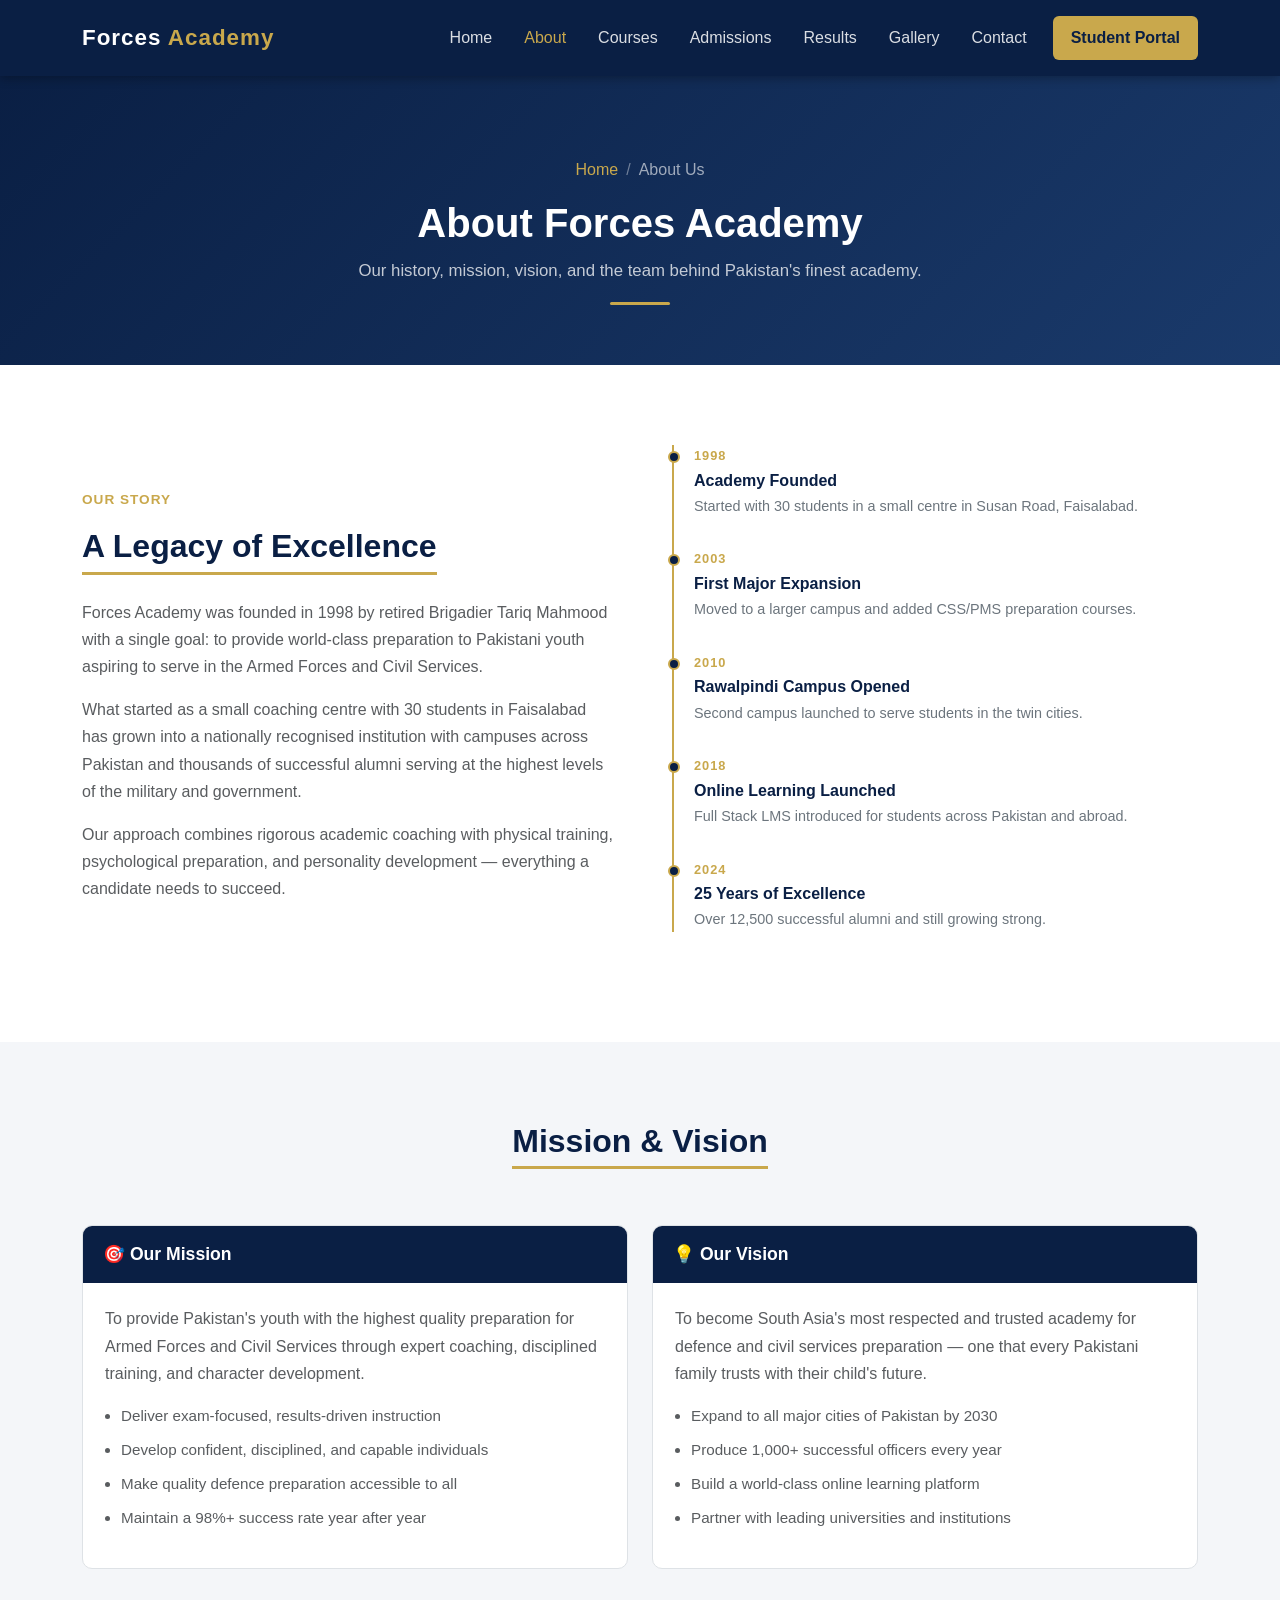
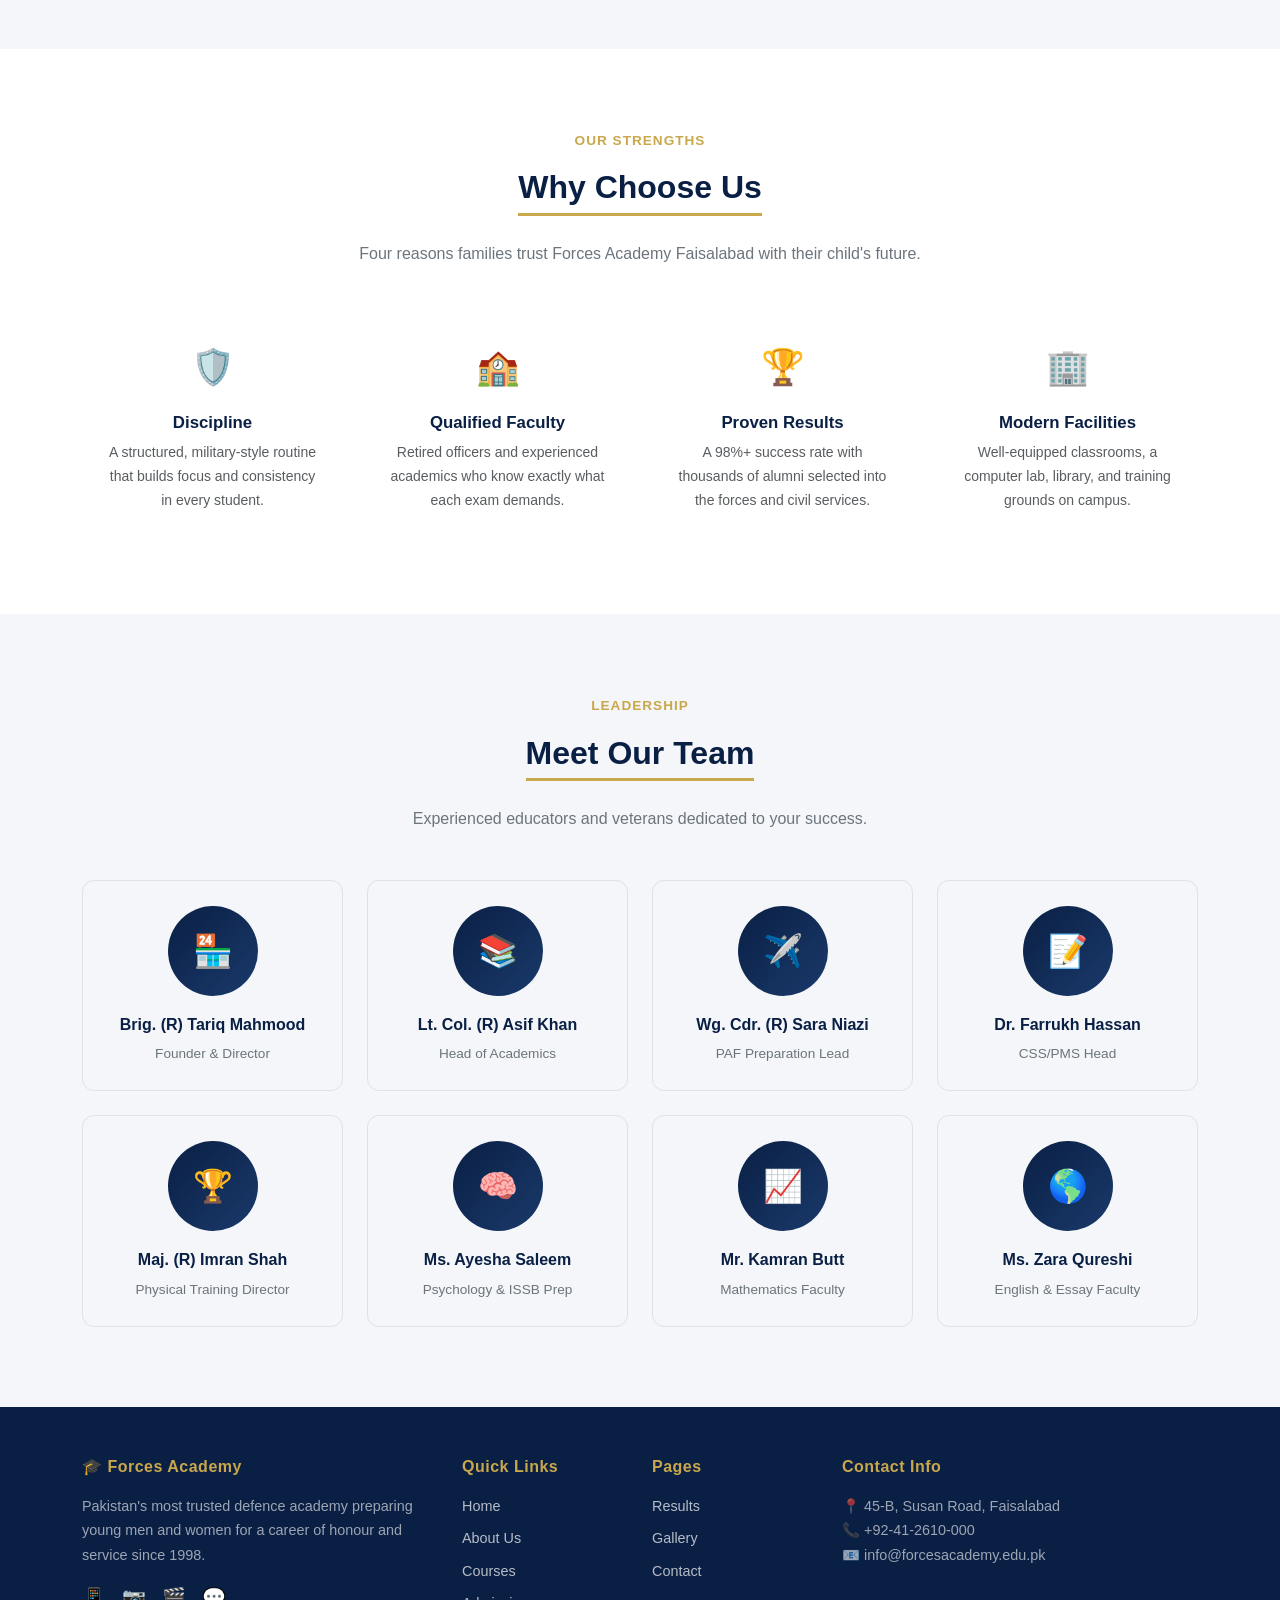
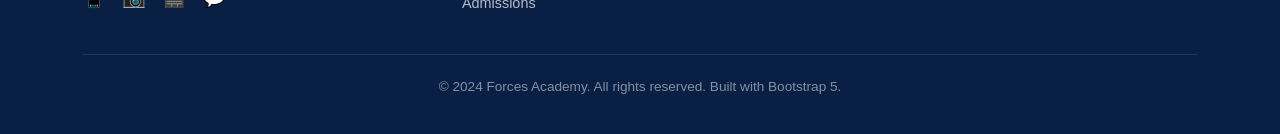
==== commit 1af1941d: "update About page with mission, vision, and leadership section" ====
--- a/about.html
+++ b/about.html
@@ -62,7 +62,7 @@
             Armed Forces and Civil Services.
           </p>
           <p class="text-muted">
-            What started as a small coaching centre with 30 students in Lahore has grown into
+            What started as a small coaching centre with 30 students in Faisalabad has grown into
             a nationally recognised institution with campuses across Pakistan and thousands of
             successful alumni serving at the highest levels of the military and government.
           </p>
@@ -78,7 +78,7 @@
               <div class="timeline-year">1998</div>
               <div class="timeline-content">
                 <h6>Academy Founded</h6>
-                <p>Started with 30 students in a small centre in Gulberg, Lahore.</p>
+                <p>Started with 30 students in a small centre in Susan Road, Faisalabad.</p>
               </div>
             </div>
             <div class="timeline-item">
@@ -165,8 +165,57 @@
     </div>
   </section>
 
+  <!-- ===== WHY CHOOSE US ===== -->
+  <section class="section-padding">
+    <div class="container">
+      <div class="text-center mb-5">
+        <p class="text-uppercase fw-bold" style="color:var(--gold); letter-spacing:1px; font-size:0.85rem;">Our Strengths</p>
+        <h2 class="section-title gold-underline">Why Choose Us</h2>
+        <p class="section-subtitle mt-3">Four reasons families trust Forces Academy Faisalabad with their child's future.</p>
+      </div>
+      <div class="row g-4">
+        <div class="col-6 col-lg-3">
+          <div class="card h-100 text-center border-0 card-custom">
+            <div class="card-body">
+              <div class="mb-3" style="font-size:2.2rem;">&#128737;&#65039;</div>
+              <h5 class="card-title" style="color:var(--navy); font-size:1.05rem;">Discipline</h5>
+              <p class="card-text text-muted small mb-0">A structured, military-style routine that builds focus and consistency in every student.</p>
+            </div>
+          </div>
+        </div>
+        <div class="col-6 col-lg-3">
+          <div class="card h-100 text-center border-0 card-custom">
+            <div class="card-body">
+              <div class="mb-3" style="font-size:2.2rem;">&#127979;</div>
+              <h5 class="card-title" style="color:var(--navy); font-size:1.05rem;">Qualified Faculty</h5>
+              <p class="card-text text-muted small mb-0">Retired officers and experienced academics who know exactly what each exam demands.</p>
+            </div>
+          </div>
+        </div>
+        <div class="col-6 col-lg-3">
+          <div class="card h-100 text-center border-0 card-custom">
+            <div class="card-body">
+              <div class="mb-3" style="font-size:2.2rem;">&#127942;</div>
+              <h5 class="card-title" style="color:var(--navy); font-size:1.05rem;">Proven Results</h5>
+              <p class="card-text text-muted small mb-0">A 98%+ success rate with thousands of alumni selected into the forces and civil services.</p>
+            </div>
+          </div>
+        </div>
+        <div class="col-6 col-lg-3">
+          <div class="card h-100 text-center border-0 card-custom">
+            <div class="card-body">
+              <div class="mb-3" style="font-size:2.2rem;">&#127970;</div>
+              <h5 class="card-title" style="color:var(--navy); font-size:1.05rem;">Modern Facilities</h5>
+              <p class="card-text text-muted small mb-0">Well-equipped classrooms, a computer lab, library, and training grounds on campus.</p>
+            </div>
+          </div>
+        </div>
+      </div>
+    </div>
+  </section>
+
   <!-- ===== LEADERSHIP TEAM ===== -->
-  <section class="section-padding">
+  <section class="section-padding bg-light-gray">
     <div class="container">
       <div class="text-center mb-5">
         <p class="text-uppercase fw-bold" style="color:var(--gold); letter-spacing:1px; font-size:0.85rem;">Leadership</p>
@@ -239,11 +288,17 @@
     <div class="container">
       <div class="row g-4">
         <div class="col-lg-4">
-          <h5>Forces Academy</h5>
-          <p style="font-size:0.9rem; color:rgba(255,255,255,0.6);">
+          <h5><span aria-hidden="true">&#127891;</span> Forces Academy</h5>
+          <p style="font-size:0.9rem; color:rgba(255,255,255,0.6); margin-bottom:15px;">
             Pakistan's most trusted defence academy preparing young men and women
             for a career of honour and service since 1998.
           </p>
+          <div class="d-flex gap-3">
+            <a href="#" style="color:var(--gold); font-size:1.2rem;" aria-label="Facebook">&#128241;</a>
+            <a href="#" style="color:var(--gold); font-size:1.2rem;" aria-label="Instagram">&#128247;</a>
+            <a href="#" style="color:var(--gold); font-size:1.2rem;" aria-label="YouTube">&#127916;</a>
+            <a href="#" style="color:var(--gold); font-size:1.2rem;" aria-label="WhatsApp">&#128172;</a>
+          </div>
         </div>
         <div class="col-6 col-lg-2">
           <h5>Quick Links</h5>
@@ -261,8 +316,8 @@
         <div class="col-lg-4">
           <h5>Contact Info</h5>
           <p style="font-size:0.9rem; color:rgba(255,255,255,0.6);">
-            &#128205; 45-B, Main Boulevard, Gulberg III, Lahore<br>
-            &#128222; +92-42-3571-0000<br>
+            &#128205; 45-B, Susan Road, Faisalabad<br>
+            &#128222; +92-41-2610-000<br>
             &#128231; info@forcesacademy.edu.pk
           </p>
         </div>
--- a/css/style.css
+++ b/css/style.css
@@ -97,6 +97,7 @@
 }
 
 .btn-portal {
+  display: inline-block;
   background-color: var(--gold);
   color: var(--navy) !important;
   font-weight: 700;
@@ -958,6 +959,12 @@
 }
 
 /* ---------- Responsive Tweaks ---------- */
+@media (max-width: 991px) {
+  .navbar-nav .btn-portal {
+    margin-top: 10px;
+  }
+}
+
 @media (max-width: 768px) {
   .hero-title {
     font-size: 2rem;
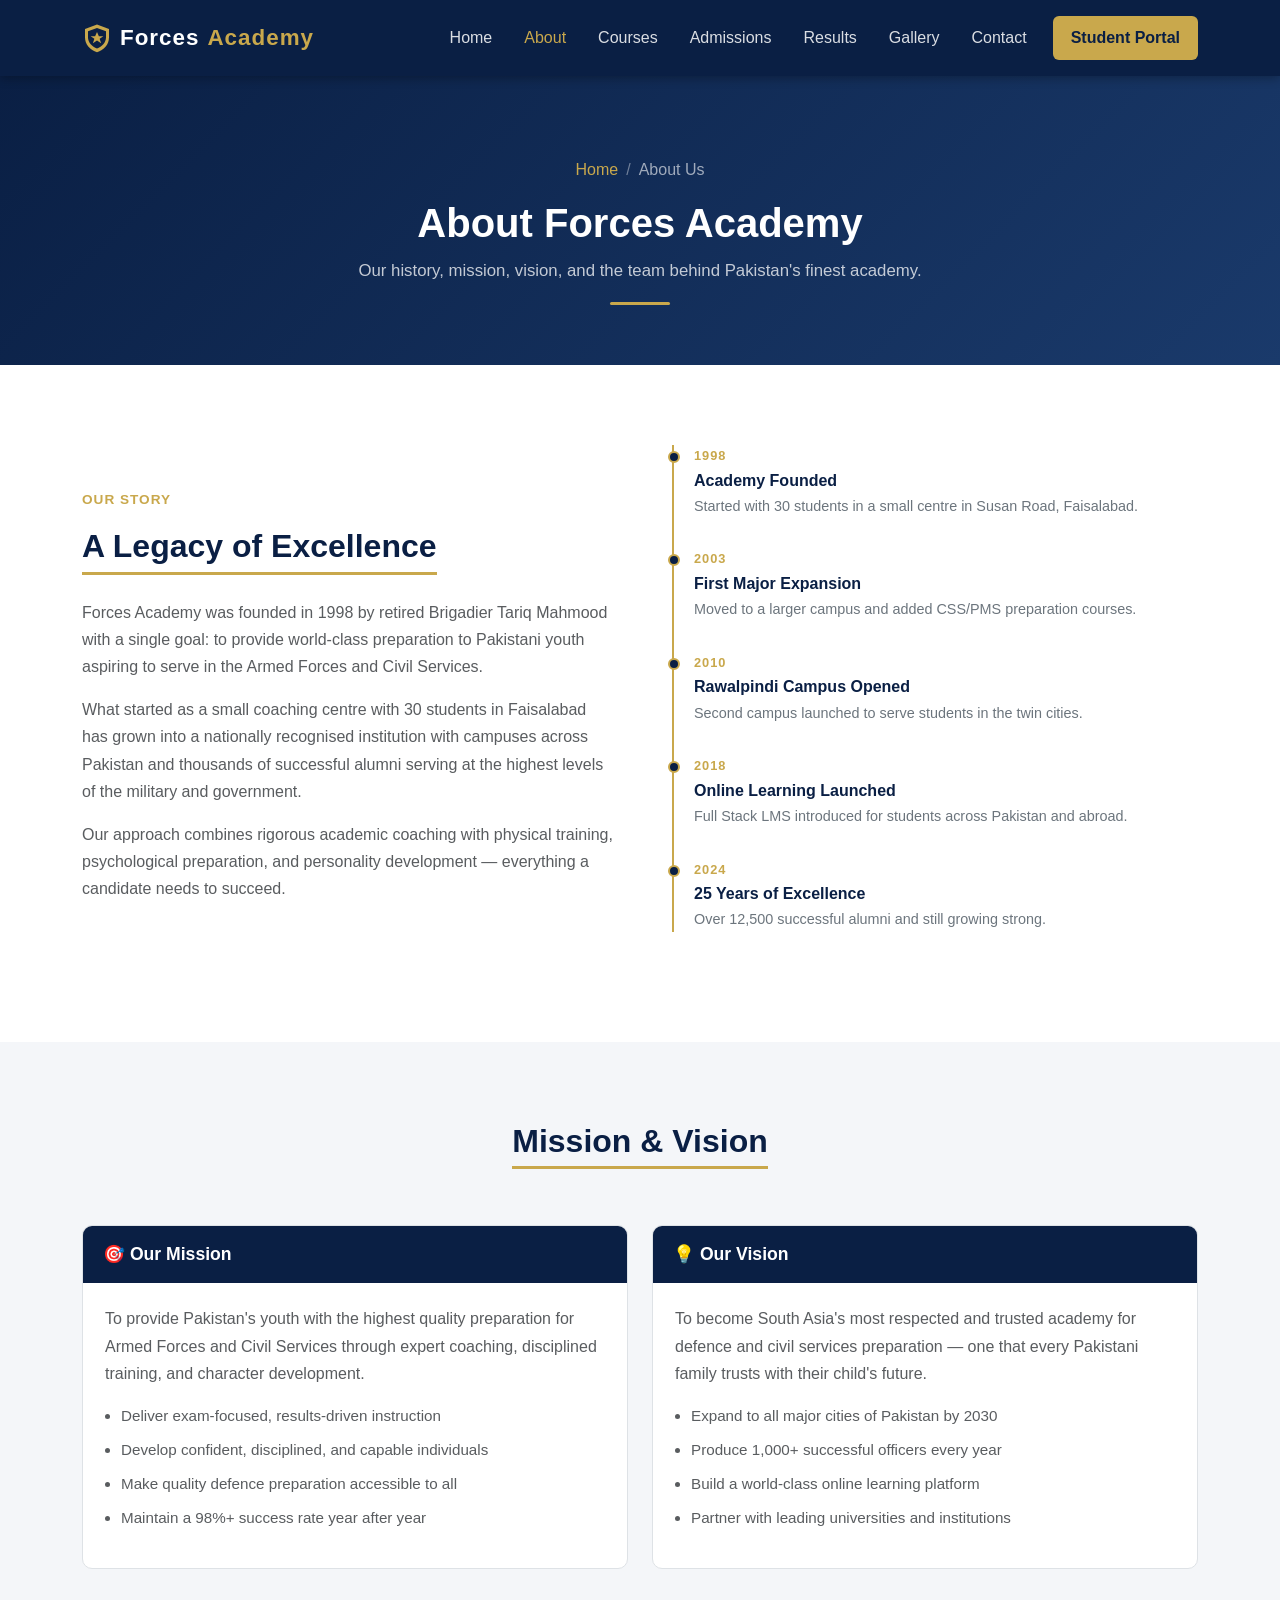
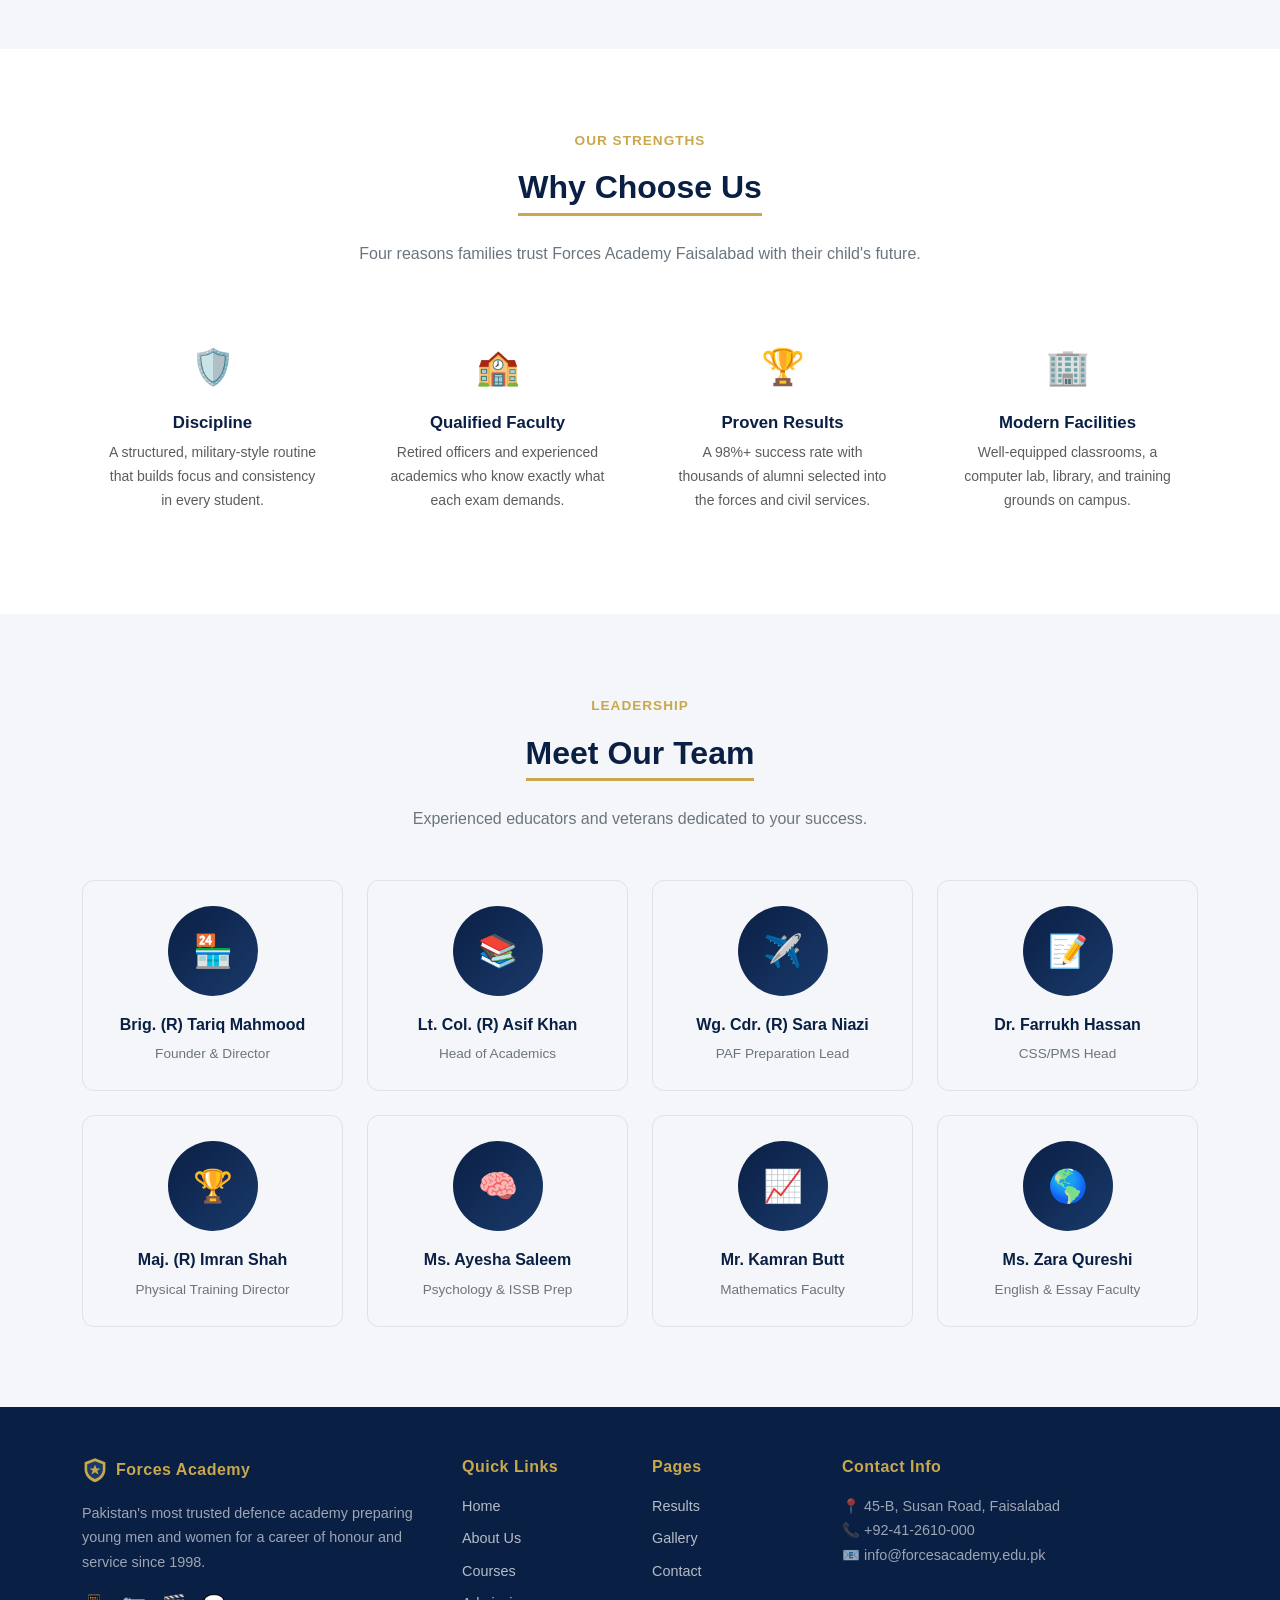
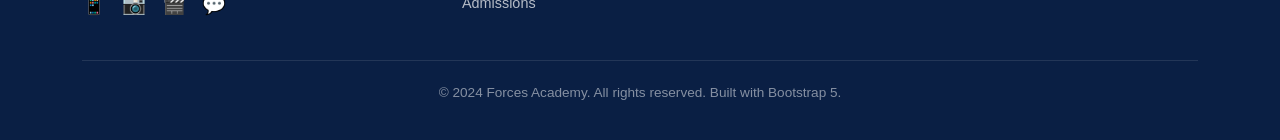
==== commit 7fb4e94f: "update About page with mission, vision, and leadership section" ====
--- a/about.html
+++ b/about.html
@@ -12,7 +12,13 @@
   <!-- ===== NAVBAR ===== -->
   <nav class="navbar navbar-expand-lg navbar-dark sticky-top">
     <div class="container">
-      <a class="navbar-brand" href="index.html">Forces <span>Academy</span></a>
+      <a class="navbar-brand d-flex align-items-center gap-2" href="index.html">
+        <svg width="30" height="30" viewBox="0 0 40 40" xmlns="http://www.w3.org/2000/svg" aria-hidden="true" focusable="false">
+          <path d="M20 2 L36 8 V19 C36 29 29 36 20 39 C11 36 4 29 4 19 V8 Z" fill="var(--gold)"/>
+          <path d="M20 6.5 L32 11 V19 C32 26.5 26.5 31.5 20 34 C13.5 31.5 8 26.5 8 19 V11 Z" fill="var(--navy)"/>
+          <path d="M20 12 L22.5 17.5 H28.5 L23.5 21 L25.5 27 L20 23.3 L14.5 27 L16.5 21 L11.5 17.5 H17.5 Z" fill="var(--gold)"/>
+        </svg>
+        Forces <span>Academy</span></a>
       <button class="navbar-toggler" type="button" data-bs-toggle="collapse" data-bs-target="#navbarMain"
         aria-controls="navbarMain" aria-expanded="false" aria-label="Toggle navigation">
         <span class="navbar-toggler-icon"></span>
@@ -288,7 +294,13 @@
     <div class="container">
       <div class="row g-4">
         <div class="col-lg-4">
-          <h5><span aria-hidden="true">&#127891;</span> Forces Academy</h5>
+          <h5 class="d-flex align-items-center gap-2">
+            <svg width="26" height="26" viewBox="0 0 40 40" xmlns="http://www.w3.org/2000/svg" aria-hidden="true" focusable="false">
+              <path d="M20 2 L36 8 V19 C36 29 29 36 20 39 C11 36 4 29 4 19 V8 Z" fill="var(--gold)"/>
+              <path d="M20 6.5 L32 11 V19 C32 26.5 26.5 31.5 20 34 C13.5 31.5 8 26.5 8 19 V11 Z" fill="var(--navy-light)"/>
+              <path d="M20 12 L22.5 17.5 H28.5 L23.5 21 L25.5 27 L20 23.3 L14.5 27 L16.5 21 L11.5 17.5 H17.5 Z" fill="var(--gold)"/>
+            </svg>
+            Forces Academy</h5>
           <p style="font-size:0.9rem; color:rgba(255,255,255,0.6); margin-bottom:15px;">
             Pakistan's most trusted defence academy preparing young men and women
             for a career of honour and service since 1998.
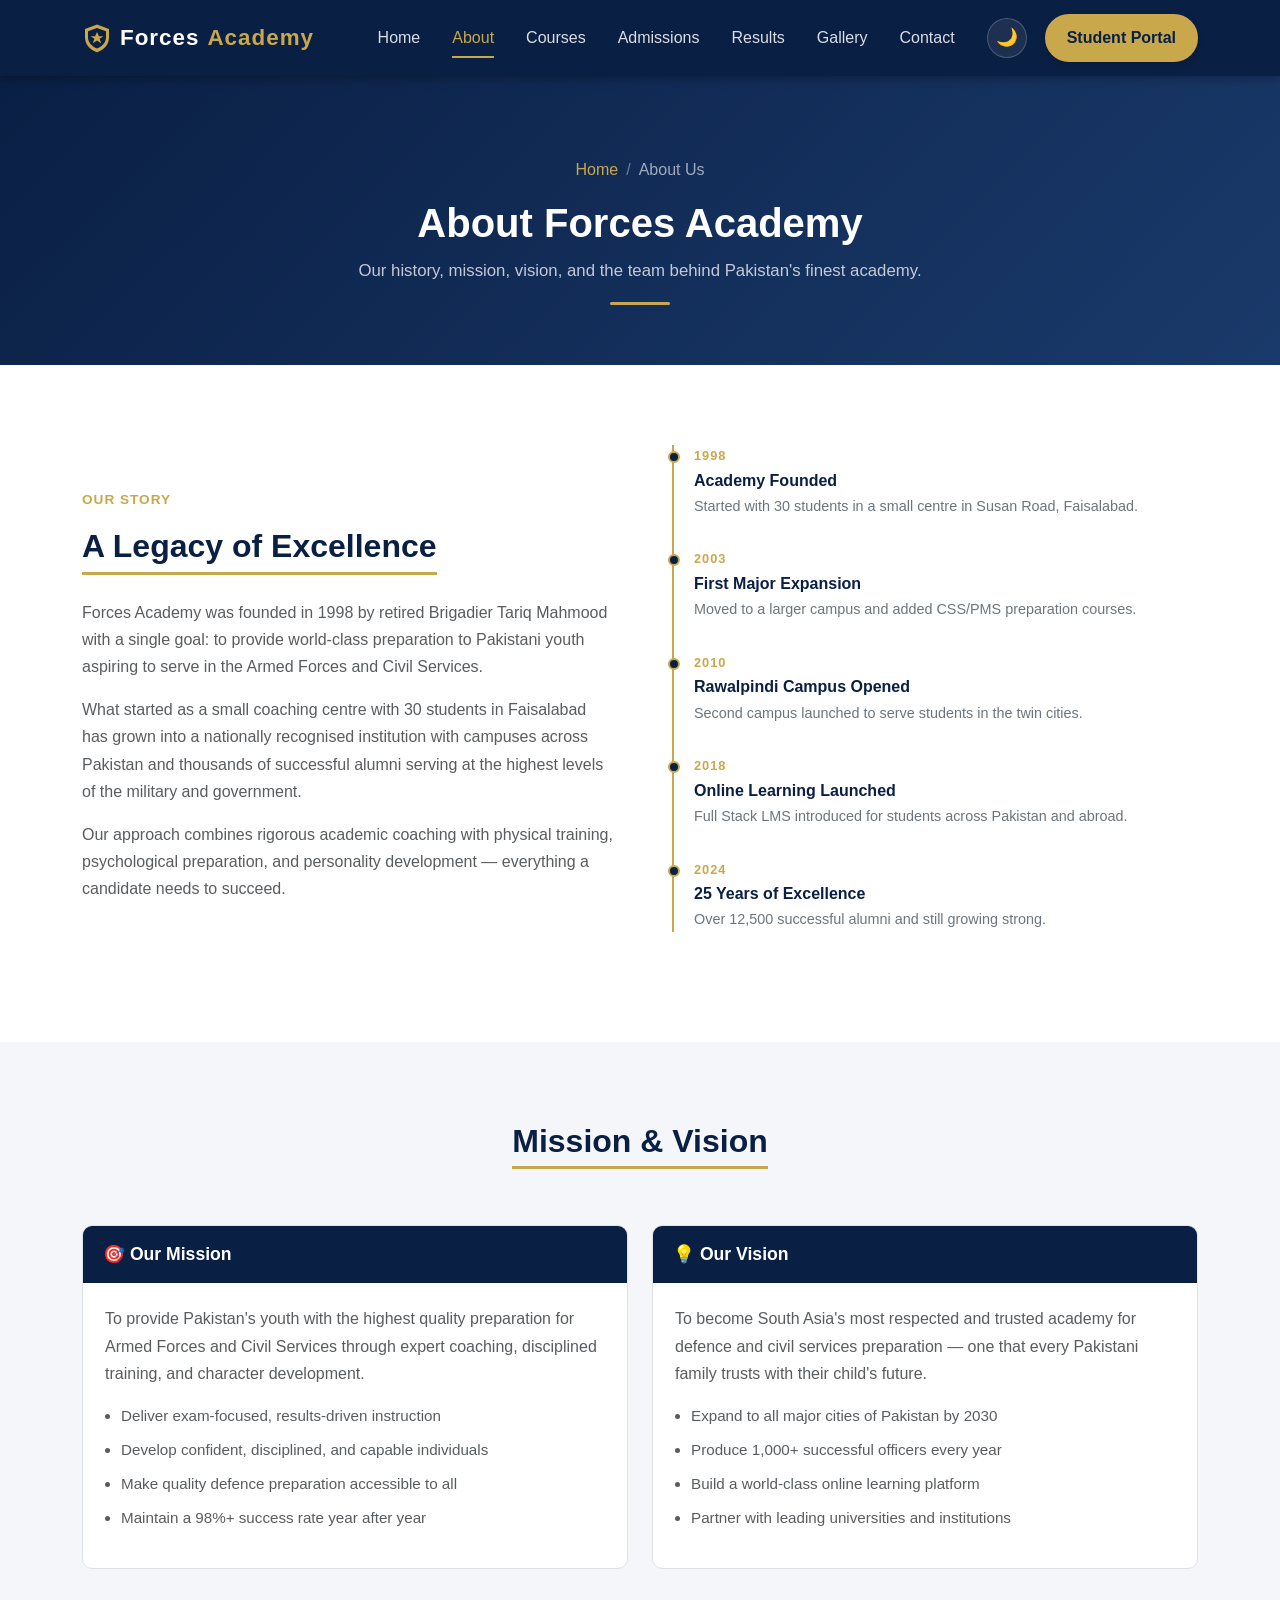
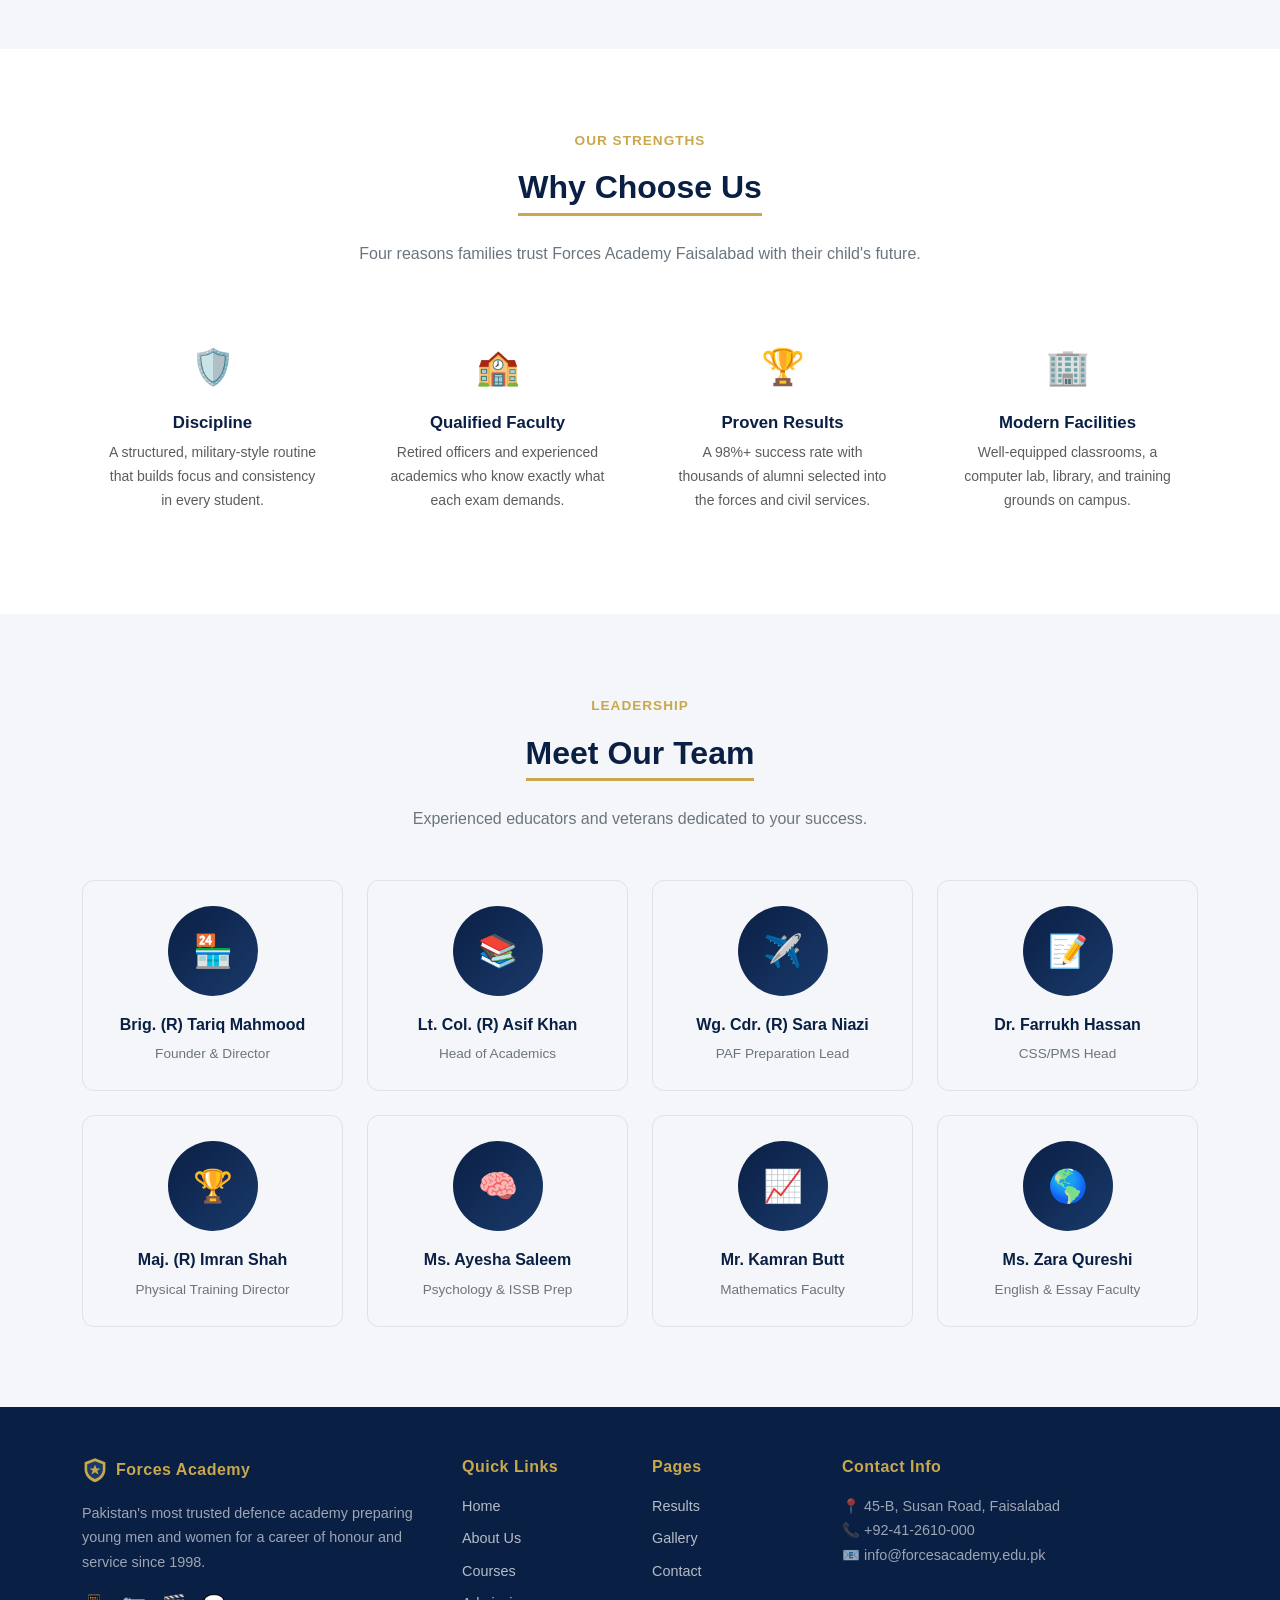
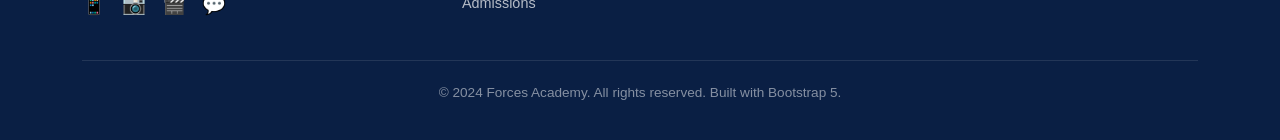
==== commit 2404ff46: "update seo matadata same patern acros page" ====
--- a/about.html
+++ b/about.html
@@ -4,19 +4,36 @@
   <meta charset="UTF-8" />
   <meta name="viewport" content="width=device-width, initial-scale=1.0" />
   <title>About Us - Forces Academy</title>
+
+  <!-- SEO meta tags -->
+  <meta name="description" content="Learn about Forces Academy Faisalabad's 25-year history, expert faculty, and proven methods preparing students for Pakistan's armed forces and civil service." />
+  <meta name="keywords" content="About Forces Academy, Forces Academy Faisalabad history, defence academy faculty, Pakistan armed forces training" />
+  <meta property="og:title" content="About Us - Forces Academy" />
+  <meta property="og:description" content="Learn about Forces Academy Faisalabad's 25-year history, expert faculty, and proven methods preparing students for Pakistan's armed forces and civil service." />
+  <meta property="og:type" content="website" />
+
+  <!-- Favicon -->
+  <link rel="icon" type="image/svg+xml" href="favicon.svg" />
+
   <link rel="stylesheet" href="https://cdn.jsdelivr.net/npm/bootstrap@5.3.0/dist/css/bootstrap.min.css" />
   <link rel="stylesheet" href="css/style.css" />
 </head>
 <body>
+  <!-- Apply saved theme immediately to avoid a flash of light content (Week 6) -->
+  <script>
+    if (localStorage.getItem('forcesAcademyTheme') === 'dark') {
+      document.body.classList.add('dark-mode');
+    }
+  </script>
 
   <!-- ===== NAVBAR ===== -->
   <nav class="navbar navbar-expand-lg navbar-dark sticky-top">
     <div class="container">
       <a class="navbar-brand d-flex align-items-center gap-2" href="index.html">
         <svg width="30" height="30" viewBox="0 0 40 40" xmlns="http://www.w3.org/2000/svg" aria-hidden="true" focusable="false">
-          <path d="M20 2 L36 8 V19 C36 29 29 36 20 39 C11 36 4 29 4 19 V8 Z" fill="var(--gold)"/>
-          <path d="M20 6.5 L32 11 V19 C32 26.5 26.5 31.5 20 34 C13.5 31.5 8 26.5 8 19 V11 Z" fill="var(--navy)"/>
-          <path d="M20 12 L22.5 17.5 H28.5 L23.5 21 L25.5 27 L20 23.3 L14.5 27 L16.5 21 L11.5 17.5 H17.5 Z" fill="var(--gold)"/>
+          <path d="M20 2 L36 8 V19 C36 29 29 36 20 39 C11 36 4 29 4 19 V8 Z" fill="#c9a84c"/>
+          <path d="M20 6.5 L32 11 V19 C32 26.5 26.5 31.5 20 34 C13.5 31.5 8 26.5 8 19 V11 Z" fill="#0a1f44"/>
+          <path d="M20 12 L22.5 17.5 H28.5 L23.5 21 L25.5 27 L20 23.3 L14.5 27 L16.5 21 L11.5 17.5 H17.5 Z" fill="#c9a84c"/>
         </svg>
         Forces <span>Academy</span></a>
       <button class="navbar-toggler" type="button" data-bs-toggle="collapse" data-bs-target="#navbarMain"
@@ -32,6 +49,12 @@
           <li class="nav-item"><a class="nav-link" href="results.html">Results</a></li>
           <li class="nav-item"><a class="nav-link" href="gallery.html">Gallery</a></li>
           <li class="nav-item"><a class="nav-link" href="contact.html">Contact</a></li>
+          <li class="nav-item ms-lg-2 d-flex align-items-center">
+            <button id="darkModeToggle" class="dark-mode-toggle" type="button" aria-label="Toggle dark mode" title="Toggle dark mode">
+              <span class="dm-icon-moon" aria-hidden="true">&#127769;</span>
+              <span class="dm-icon-sun" aria-hidden="true">&#9728;&#65039;</span>
+            </button>
+          </li>
           <li class="nav-item ms-lg-2">
             <a class="btn-portal" href="#">Student Portal</a>
           </li>
@@ -296,9 +319,9 @@
         <div class="col-lg-4">
           <h5 class="d-flex align-items-center gap-2">
             <svg width="26" height="26" viewBox="0 0 40 40" xmlns="http://www.w3.org/2000/svg" aria-hidden="true" focusable="false">
-              <path d="M20 2 L36 8 V19 C36 29 29 36 20 39 C11 36 4 29 4 19 V8 Z" fill="var(--gold)"/>
-              <path d="M20 6.5 L32 11 V19 C32 26.5 26.5 31.5 20 34 C13.5 31.5 8 26.5 8 19 V11 Z" fill="var(--navy-light)"/>
-              <path d="M20 12 L22.5 17.5 H28.5 L23.5 21 L25.5 27 L20 23.3 L14.5 27 L16.5 21 L11.5 17.5 H17.5 Z" fill="var(--gold)"/>
+              <path d="M20 2 L36 8 V19 C36 29 29 36 20 39 C11 36 4 29 4 19 V8 Z" fill="#c9a84c"/>
+              <path d="M20 6.5 L32 11 V19 C32 26.5 26.5 31.5 20 34 C13.5 31.5 8 26.5 8 19 V11 Z" fill="#1a3a6b"/>
+              <path d="M20 12 L22.5 17.5 H28.5 L23.5 21 L25.5 27 L20 23.3 L14.5 27 L16.5 21 L11.5 17.5 H17.5 Z" fill="#c9a84c"/>
             </svg>
             Forces Academy</h5>
           <p style="font-size:0.9rem; color:rgba(255,255,255,0.6); margin-bottom:15px;">
@@ -340,6 +363,9 @@
     </div>
   </footer>
 
+  <!-- ===== BACK TO TOP BUTTON ===== -->
+  <button id="backToTopBtn" class="back-to-top" aria-label="Back to top" title="Back to top">&#8593;</button>
+
   <script src="https://cdn.jsdelivr.net/npm/bootstrap@5.3.0/dist/js/bootstrap.bundle.min.js"></script>
   <script src="js/main.js"></script>
 </body>
--- a/css/style.css
+++ b/css/style.css
@@ -25,6 +25,11 @@
   box-sizing: border-box;
 }
 
+/* Week 4: smooth scroll for on-page nav / anchor links */
+html {
+  scroll-behavior: smooth;
+}
+
 body {
   font-family: 'Segoe UI', Tahoma, Geneva, Verdana, sans-serif;
   color: var(--text-dark);
@@ -89,6 +94,7 @@
   font-weight: 500;
   padding: 8px 14px !important;
   transition: var(--transition);
+  position: relative;
 }
 
 .navbar-nav .nav-link:hover,
@@ -96,19 +102,45 @@
   color: var(--gold) !important;
 }
 
+/* Animated underline on nav links for a more polished hover state */
+.navbar-nav .nav-link::after {
+  content: "";
+  position: absolute;
+  left: 14px;
+  right: 14px;
+  bottom: 2px;
+  height: 2px;
+  background-color: var(--gold);
+  transform: scaleX(0);
+  transform-origin: left;
+  transition: var(--transition);
+}
+
+.navbar-nav .nav-link:hover::after,
+.navbar-nav .nav-link.active::after {
+  transform: scaleX(1);
+}
+
+/* Student Portal button: pill shape + border so it stands apart from regular nav links */
 .btn-portal {
   display: inline-block;
   background-color: var(--gold);
   color: var(--navy) !important;
   font-weight: 700;
-  border-radius: 6px;
-  padding: 8px 18px !important;
-  transition: var(--transition);
+  border-radius: 50px;
+  border: 2px solid var(--gold);
+  padding: 8px 20px !important;
+  margin-left: 6px;
+  transition: var(--transition);
+  box-shadow: 0 2px 6px rgba(0, 0, 0, 0.15);
 }
 
 .btn-portal:hover {
-  background-color: var(--gold-light);
-  color: var(--navy) !important;
+  background-color: var(--navy);
+  color: var(--gold) !important;
+  border-color: var(--gold);
+  transform: translateY(-2px);
+  box-shadow: 0 4px 10px rgba(0, 0, 0, 0.25);
 }
 
 /* ---------- Page Hero Banner ---------- */
@@ -155,6 +187,8 @@
   background-color: var(--navy-light);
   color: var(--white);
   border-color: var(--navy-light);
+  transform: translateY(-3px);
+  box-shadow: 0 6px 14px rgba(10, 31, 68, 0.3);
 }
 
 .btn-gold {
@@ -172,6 +206,8 @@
   background-color: var(--gold-light);
   color: var(--navy);
   border-color: var(--gold-light);
+  transform: translateY(-3px);
+  box-shadow: 0 6px 14px rgba(201, 168, 76, 0.4);
 }
 
 .btn-outline-custom {
@@ -188,6 +224,8 @@
 .btn-outline-custom:hover {
   background: var(--white);
   color: var(--navy);
+  transform: translateY(-3px);
+  box-shadow: 0 6px 14px rgba(0, 0, 0, 0.2);
 }
 
 /* ---------- Section Padding ---------- */
@@ -258,6 +296,41 @@
   color: rgba(255, 255, 255, 0.8);
   margin-top: 8px;
   display: block;
+}
+
+/* ---------- Back To Top Button (Week 4) ---------- */
+.back-to-top {
+  position: fixed;
+  right: 24px;
+  bottom: 24px;
+  width: 46px;
+  height: 46px;
+  border-radius: 50%;
+  background: var(--gold);
+  color: var(--navy);
+  border: none;
+  display: flex;
+  align-items: center;
+  justify-content: center;
+  font-size: 1.2rem;
+  cursor: pointer;
+  box-shadow: 0 4px 14px rgba(10, 31, 68, 0.3);
+  opacity: 0;
+  visibility: hidden;
+  transform: translateY(15px);
+  transition: var(--transition);
+  z-index: 999;
+}
+
+.back-to-top.show {
+  opacity: 1;
+  visibility: visible;
+  transform: translateY(0);
+}
+
+.back-to-top:hover {
+  background: var(--gold-light);
+  color: var(--navy);
 }
 
 /* ---------- Footer ---------- */
@@ -452,6 +525,72 @@
 .testimonial-role {
   color: var(--text-muted);
   font-size: 0.82rem;
+}
+
+/* ---------- Home: Testimonials Carousel (Week 4) ---------- */
+.testimonial-avatar {
+  width: 52px;
+  height: 52px;
+  border-radius: 50%;
+  object-fit: cover;
+  border: 2px solid var(--gold);
+  flex-shrink: 0;
+}
+
+.testimonial-carousel {
+  padding-bottom: 45px;
+}
+
+.testimonial-carousel .carousel-inner {
+  padding: 6px 6px 10px;
+}
+
+.testimonial-carousel .carousel-control-prev,
+.testimonial-carousel .carousel-control-next {
+  width: 42px;
+  height: 42px;
+  top: 50%;
+  transform: translateY(-50%);
+  background: var(--navy);
+  border-radius: 50%;
+  opacity: 0.9;
+}
+
+.testimonial-carousel .carousel-control-prev {
+  left: -6px;
+}
+
+.testimonial-carousel .carousel-control-next {
+  right: -6px;
+}
+
+.testimonial-carousel .carousel-control-prev:hover,
+.testimonial-carousel .carousel-control-next:hover {
+  background: var(--gold);
+}
+
+.testimonial-carousel .carousel-indicators {
+  bottom: -40px;
+}
+
+.testimonial-carousel .carousel-indicators [data-bs-target] {
+  background-color: var(--navy);
+  width: 9px;
+  height: 9px;
+  border-radius: 50%;
+  opacity: 0.35;
+}
+
+.testimonial-carousel .carousel-indicators .active {
+  background-color: var(--gold);
+  opacity: 1;
+}
+
+@media (max-width: 767.98px) {
+  .testimonial-carousel .carousel-control-prev,
+  .testimonial-carousel .carousel-control-next {
+    display: none;
+  }
 }
 
 /* ---------- About Page ---------- */
@@ -1013,3 +1152,202 @@
     font-size: 0.9rem;
   }
 }
+
+/* =============================================
+   Week 6: Dark Mode Toggle
+   ============================================= */
+
+/* Toggle button in navbar */
+.dark-mode-toggle {
+  display: flex;
+  align-items: center;
+  justify-content: center;
+  width: 40px;
+  height: 40px;
+  background: rgba(255, 255, 255, 0.08);
+  border: 1px solid rgba(255, 255, 255, 0.2);
+  border-radius: 50%;
+  color: var(--gold);
+  font-size: 1.1rem;
+  cursor: pointer;
+  transition: var(--transition);
+  margin-left: 6px;
+}
+
+.dark-mode-toggle:hover {
+  background: rgba(255, 255, 255, 0.18);
+  transform: rotate(15deg);
+}
+
+.dark-mode-toggle .dm-icon-sun {
+  display: none;
+}
+
+body.dark-mode .dark-mode-toggle .dm-icon-moon {
+  display: none;
+}
+
+body.dark-mode .dark-mode-toggle .dm-icon-sun {
+  display: inline;
+}
+
+/* ---------- Dark Mode Colors (body.dark-mode) ---------- */
+body.dark-mode {
+  background-color: #0e1420;
+  color: #d8dce4;
+}
+
+/* Headings & muted text */
+body.dark-mode h1,
+body.dark-mode h2,
+body.dark-mode h3,
+body.dark-mode h4,
+body.dark-mode h5,
+body.dark-mode h6 {
+  color: #f0c040;
+}
+
+body.dark-mode .text-muted,
+body.dark-mode .section-subtitle,
+body.dark-mode .testimonial-text,
+body.dark-mode .testimonial-role,
+body.dark-mode .team-role,
+body.dark-mode .timeline-content p,
+body.dark-mode .course-detail-label,
+body.dark-mode .step-box p {
+  color: #9aa2b1 !important;
+}
+
+/* Sections with light backgrounds */
+body.dark-mode .bg-light-gray {
+  background-color: #141b2b;
+}
+
+body.dark-mode .section-padding,
+body.dark-mode .section-padding-sm {
+  background-color: #0e1420;
+}
+
+/* Cards & boxes that were white */
+body.dark-mode .card-custom,
+body.dark-mode .testimonial-card,
+body.dark-mode .team-card,
+body.dark-mode .contact-form-card,
+body.dark-mode .result-filter-bar,
+body.dark-mode .lightbox-content {
+  background: #171f30;
+  border-color: #2a3348;
+}
+
+body.dark-mode .course-preview-card,
+body.dark-mode .course-card {
+  border-color: #2a3348;
+  background: #171f30;
+}
+
+body.dark-mode .course-card-body {
+  background: #171f30;
+}
+
+/* Form fields */
+body.dark-mode .form-control {
+  background-color: #1c2536;
+  border-color: #2a3348;
+  color: #d8dce4;
+}
+
+body.dark-mode .form-control::placeholder {
+  color: #6b7386;
+}
+
+body.dark-mode .form-label {
+  color: #f0c040;
+}
+
+/* Tables */
+body.dark-mode table,
+body.dark-mode .results-table,
+body.dark-mode .fee-table {
+  color: #d8dce4;
+}
+
+body.dark-mode .results-table td,
+body.dark-mode .fee-table td {
+  border-color: #2a3348;
+}
+
+/* About icon boxes */
+body.dark-mode .about-icon-box {
+  background-color: rgba(240, 192, 64, 0.12);
+  color: var(--gold);
+}
+
+/* Doc list / step box borders */
+body.dark-mode .doc-list li {
+  border-bottom-color: #2a3348;
+}
+
+/* Gallery placeholders keep navy gradient — already dark, no change needed */
+
+/* Borders generally */
+body.dark-mode .border,
+body.dark-mode hr {
+  border-color: #2a3348 !important;
+}
+
+/* =============================================
+   Week 6: Page Load Animations
+   ============================================= */
+
+/* Hero heading fade-in on page load */
+.hero-title {
+  animation: fadeInUp 0.9s ease both;
+}
+
+.hero-badge {
+  animation: fadeIn 0.7s ease both;
+}
+
+.hero-text {
+  animation: fadeInUp 0.9s ease 0.15s both;
+}
+
+/* Stats cards slide up when scrolled into view */
+.stat-item {
+  opacity: 0;
+  transform: translateY(25px);
+  transition: opacity 0.6s ease, transform 0.6s ease;
+}
+
+.stat-item.in-view {
+  opacity: 1;
+  transform: translateY(0);
+}
+
+/* Course cards appear one by one with a slight delay between each */
+.course-preview-card {
+  opacity: 0;
+  transform: translateY(20px);
+  transition: opacity 0.6s ease, transform 0.6s ease;
+}
+
+.course-preview-card.in-view {
+  opacity: 1;
+  transform: translateY(0);
+}
+
+@keyframes fadeInUp {
+  from {
+    opacity: 0;
+    transform: translateY(24px);
+  }
+  to {
+    opacity: 1;
+    transform: translateY(0);
+  }
+}
+
+@keyframes fadeIn {
+  from { opacity: 0; }
+  to { opacity: 1; }
+}
